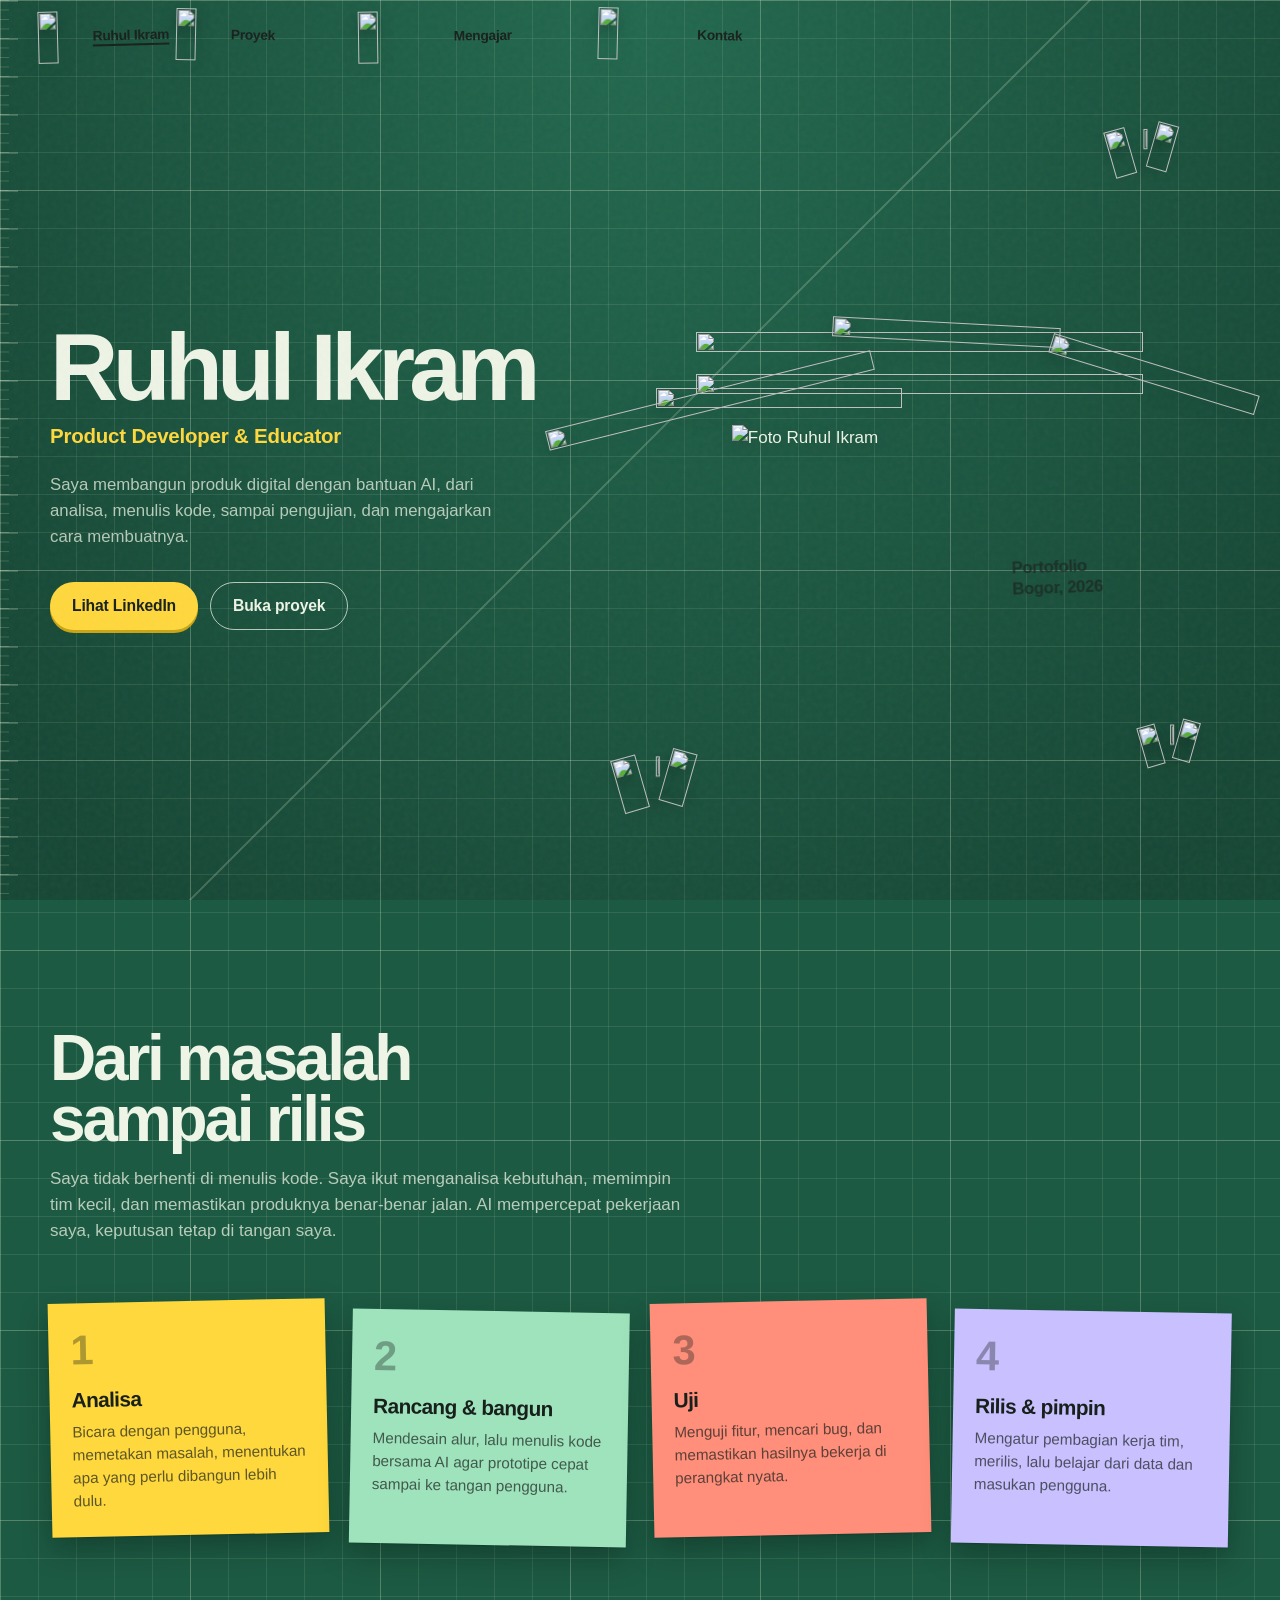
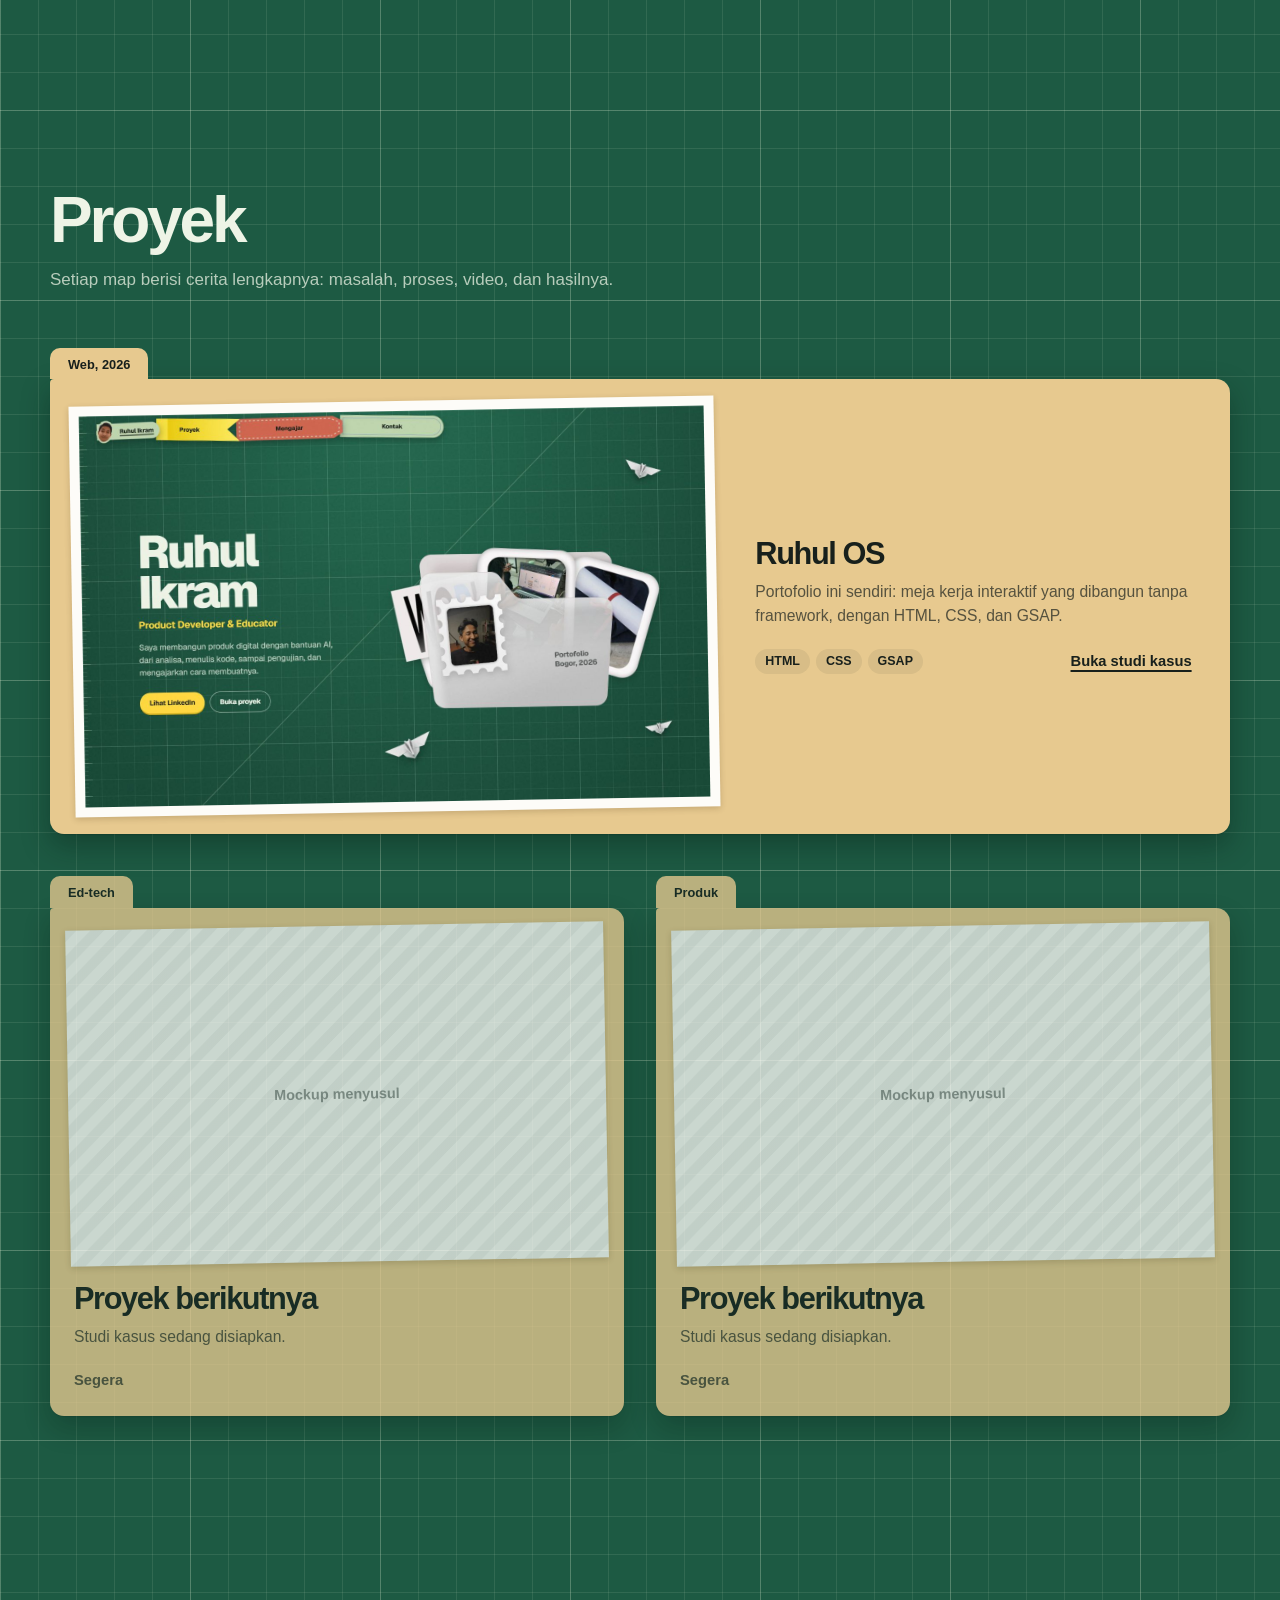
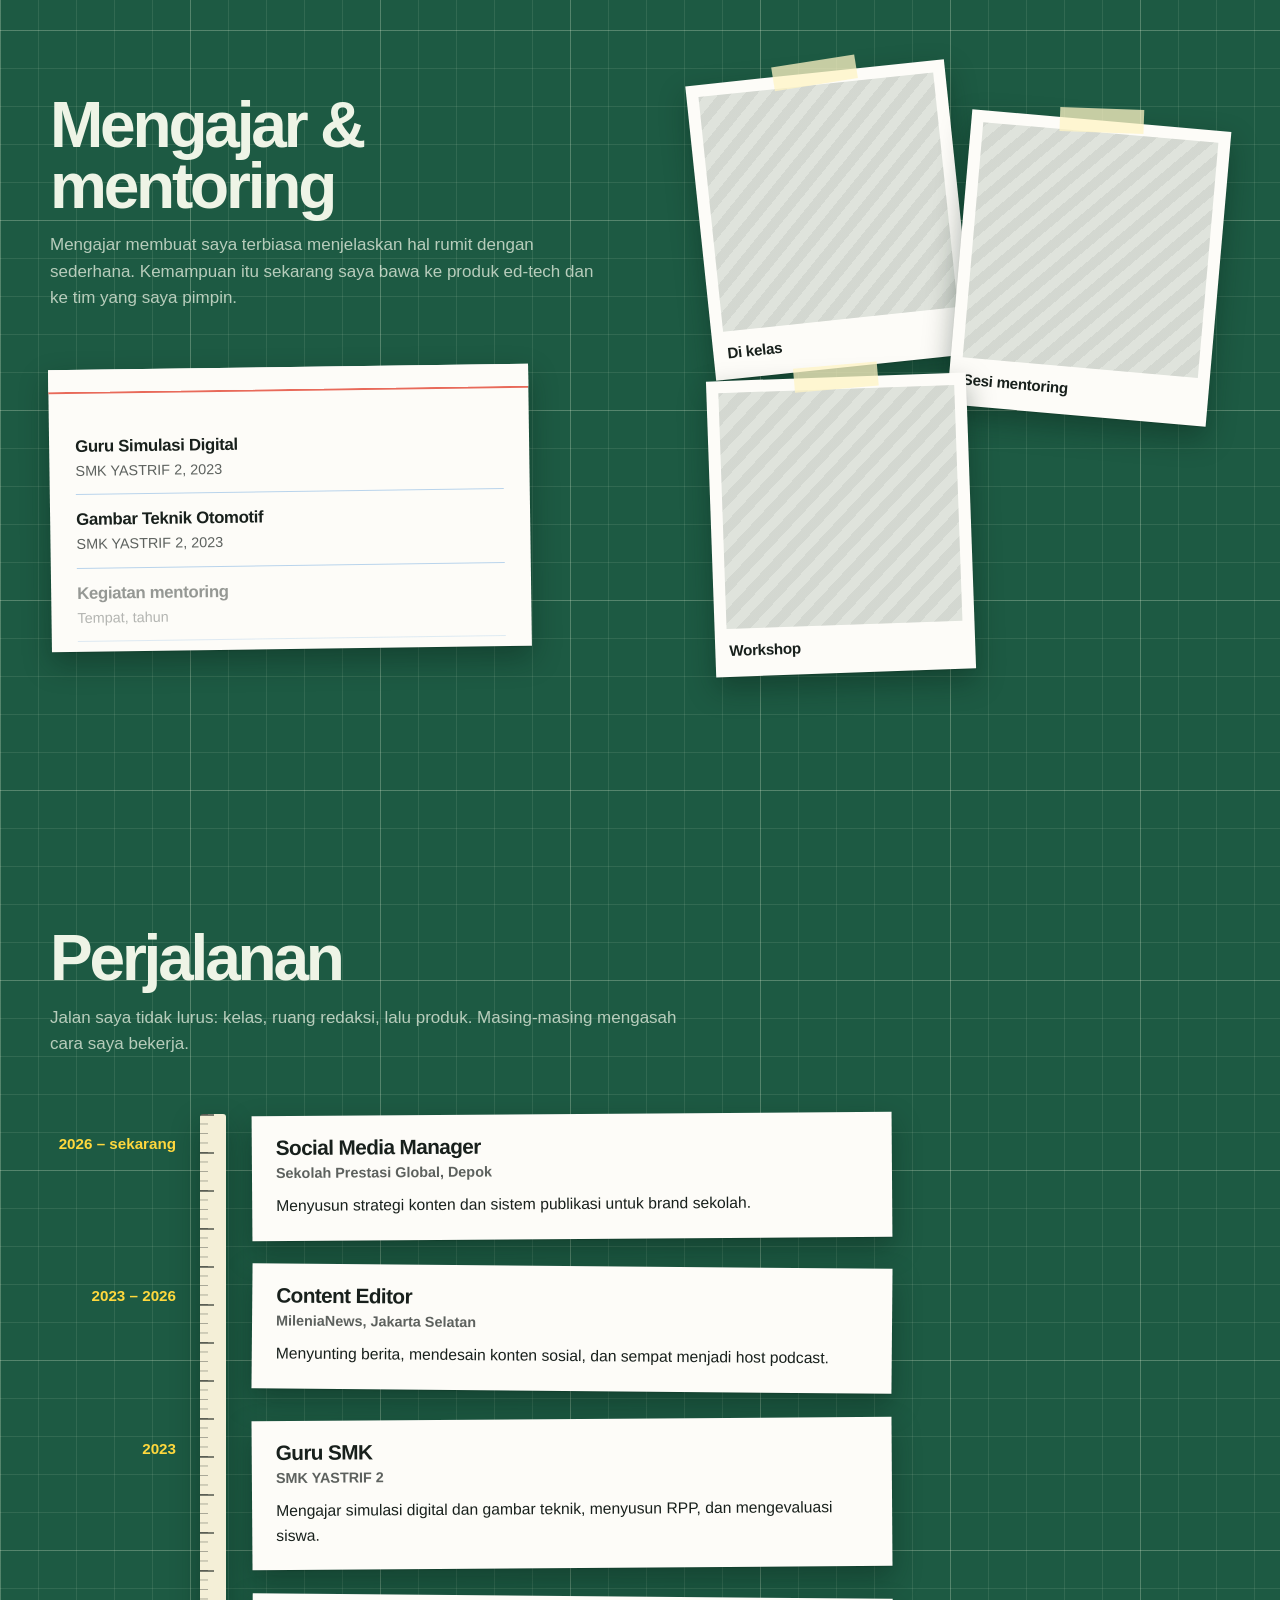
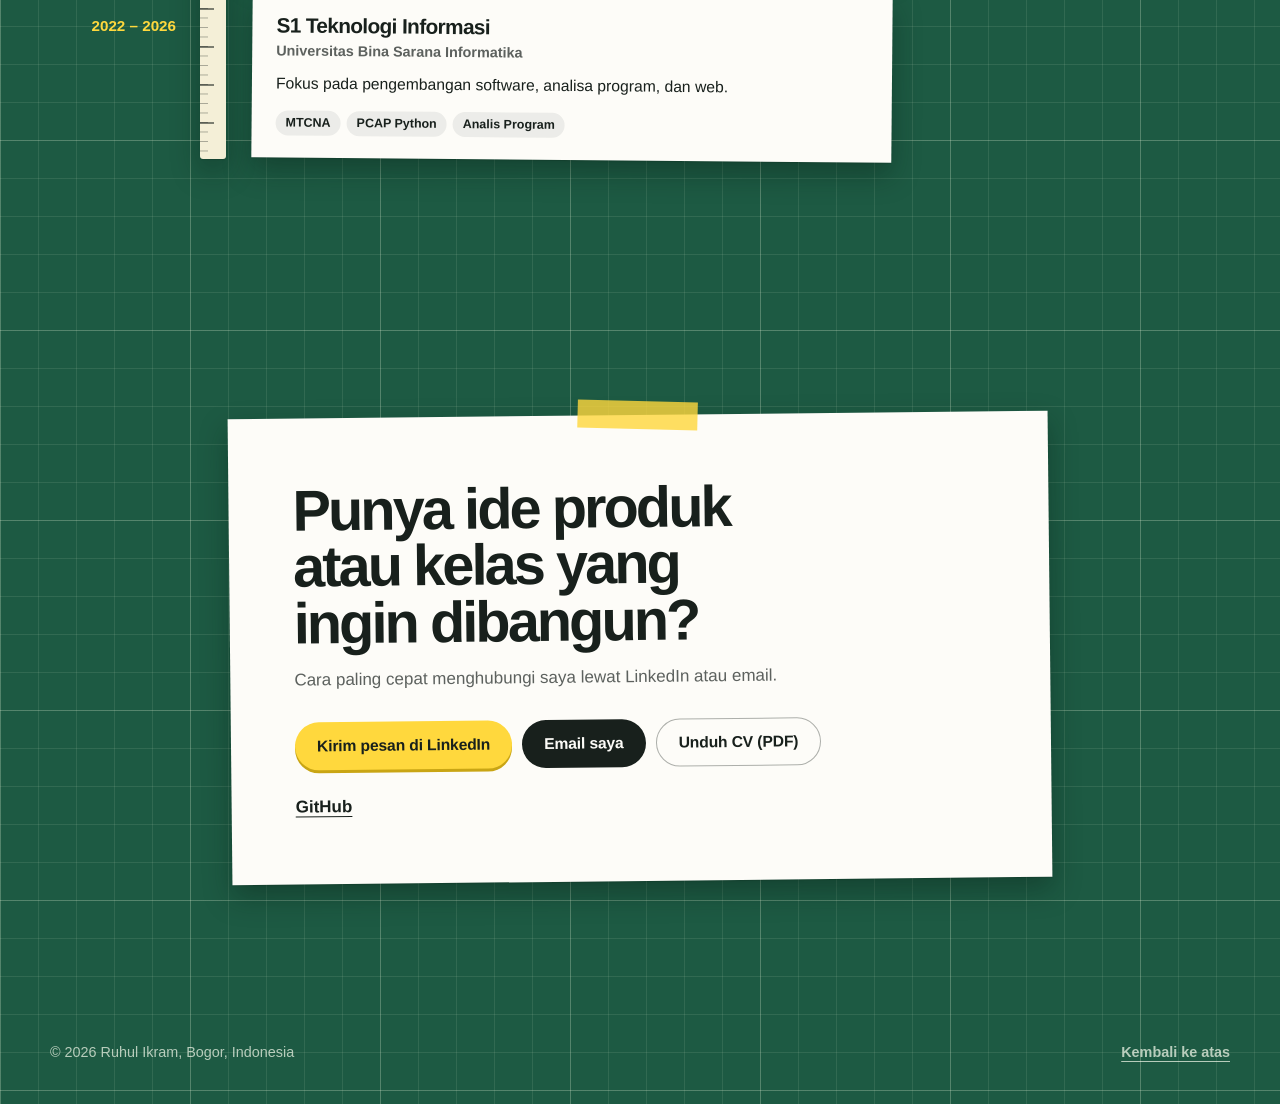
==== index.html @ aa8a931b "feat: redesign portfolio as green cutting-mat desk Indonesian copy, Product Developer & Educator pos" ====
<!doctype html>
<html lang="id">

<head>
  <meta charset="utf-8" />
  <meta name="viewport" content="width=device-width, initial-scale=1" />
  <title>Ruhul Ikram | Product Developer &amp; Educator</title>
  <meta name="description"
    content="Portofolio Ruhul Ikram, product developer dan pengajar dari Bogor. Membangun produk digital dengan bantuan AI, dari analisa sampai rilis." />
  <meta name="theme-color" content="#1d5a43" />
  <meta property="og:title" content="Ruhul Ikram | Product Developer &amp; Educator" />
  <meta property="og:description"
    content="Saya membangun produk digital dengan bantuan AI, dan mengajarkan cara membuatnya." />
  <meta property="og:type" content="website" />
  <meta property="og:url" content="https://ruhulikram.github.io/porto-ruhul/" />
  <meta property="og:image"
    content="https://ruhulikram.github.io/porto-ruhul/assets/images/projects/photo-utama-og.jpg" />
  <meta name="twitter:card" content="summary_large_image" />
  <link rel="canonical" href="https://ruhulikram.github.io/porto-ruhul/" />
  <link rel="preload" href="assets/fonts/geist-latin.woff2" as="font" type="font/woff2" crossorigin />
  <link rel="icon" type="image/webp" href="assets/images/folder-ui/stamp.webp" />
  <link rel="stylesheet" href="css/style.css" />
</head>

<body>
  <a class="skip-link" href="#main-content">Lewati ke konten</a>
  <div class="site-noise" aria-hidden="true"></div>

  <header class="site-header" id="siteHeader">
    <nav class="snote-stack" aria-label="Navigasi utama">
      <a class="snote-link snote-link--identity nav-link" href="#home">
        <img src="assets/images/snote/snote-1.webp" alt="" width="488" height="172" />
        <span class="snote-label">Ruhul Ikram</span>
      </a>
      <a class="snote-link snote-link--journey nav-link" href="#proyek">
        <img src="assets/images/snote/snote-2.webp" alt="" width="544" height="147" />
        <span class="snote-label">Proyek</span>
      </a>
      <a class="snote-link snote-link--work nav-link" href="#mengajar">
        <img src="assets/images/snote/snote-3.webp" alt="" width="600" height="125" />
        <span class="snote-label">Mengajar</span>
      </a>
      <a class="snote-link snote-link--contact nav-link" href="#kontak">
        <img src="assets/images/snote/snote-4.webp" alt="" width="599" height="128" />
        <span class="snote-label">Kontak</span>
      </a>
    </nav>
  </header>

  <main id="main-content">
    <section class="hero" id="home" aria-labelledby="hero-title">
      <div class="hero-copy">
        <h1 id="hero-title">
          <span class="hero-name">Ruhul Ikram</span>
          Product Developer &amp; Educator
        </h1>
        <p class="hero-lead">
          Saya membangun produk digital dengan bantuan AI, dari analisa,
          menulis kode, sampai pengujian, dan mengajarkan cara membuatnya.
        </p>
        <div class="hero-actions">
          <a class="button button--primary" href="https://www.linkedin.com/in/ruhul-ikram/" target="_blank"
            rel="noopener noreferrer">Lihat LinkedIn</a>
          <a class="button button--ghost" href="#proyek">Buka proyek</a>
        </div>
      </div>

      <div class="folder-stage" id="folderStage">
        <div class="folder-asset" id="mainFolder">
          <img src="assets/images/folder-ui/folder-back.webp" alt="" class="folder-layer folder-back-img"
            draggable="false" width="855" height="596" />

          <div class="folder-files-layer">
            <div class="asset-file file-empty" aria-hidden="true">
              <img src="assets/images/folder-ui/file-empty.webp" alt="" draggable="false" width="531" height="574" />
            </div>

            <a class="asset-file file-interactive file-work" href="#perjalanan">
              <img src="assets/images/folder-ui/file-work.webp" alt="" draggable="false" width="736" height="399" />
              <span class="file-bubble"><strong>Perjalanan</strong><small>Kerja &amp; studi</small></span>
            </a>

            <a class="asset-file file-interactive file-studies" href="#mengajar">
              <img src="assets/images/folder-ui/file-studies.webp" alt="" draggable="false" width="410"
                height="476" />
              <span class="file-bubble"><strong>Mengajar</strong><small>Kelas &amp; mentoring</small></span>
            </a>

            <a class="asset-file file-interactive file-project" href="#proyek">
              <img src="assets/images/folder-ui/file-project.webp" alt="" draggable="false" width="410"
                height="476" />
              <span class="file-bubble"><strong>Proyek</strong><small>Studi kasus</small></span>
            </a>
          </div>

          <img src="assets/images/folder-ui/folder-front.webp" alt="" class="folder-layer folder-front-img"
            draggable="false" width="892" height="626" />
          <div class="stamp-layer">
            <img src="assets/images/folder-ui/stamp.webp" alt="Foto Ruhul Ikram" class="stamp-img" draggable="false"
              width="262" height="299" />
          </div>
          <p class="folder-label" aria-hidden="true">Portofolio<br />Bogor, 2026</p>
        </div>
      </div>

      <div class="paper-butterfly paper-butterfly--primary" data-butterfly data-flight="primary" aria-hidden="true">
        <span class="paper-butterfly__shadow"></span>
        <span class="paper-butterfly__form">
          <img class="paper-butterfly__wing paper-butterfly__wing--left"
            src="assets/images/butterfly/butterfly-wings-left.webp" alt="" draggable="false" width="1162"
            height="1232" />
          <img class="paper-butterfly__wing paper-butterfly__wing--right"
            src="assets/images/butterfly/butterfly-wings-right.webp" alt="" draggable="false" width="1162"
            height="1232" />
          <img class="paper-butterfly__body" src="assets/images/butterfly/butterfly-1.webp" alt="" draggable="false"
            width="450" height="820" />
        </span>
      </div>

      <div class="paper-butterfly paper-butterfly--drift" data-butterfly data-flight="drift" aria-hidden="true">
        <span class="paper-butterfly__shadow"></span>
        <span class="paper-butterfly__form">
          <img class="paper-butterfly__wing paper-butterfly__wing--left"
            src="assets/images/butterfly/butterfly-wings-left.webp" alt="" draggable="false" width="1162"
            height="1232" />
          <img class="paper-butterfly__wing paper-butterfly__wing--right"
            src="assets/images/butterfly/butterfly-wings-right.webp" alt="" draggable="false" width="1162"
            height="1232" />
          <img class="paper-butterfly__body" src="assets/images/butterfly/butterfly-1.webp" alt="" draggable="false"
            width="450" height="820" />
        </span>
      </div>

      <div class="paper-butterfly paper-butterfly--dart" data-butterfly data-flight="dart" aria-hidden="true">
        <span class="paper-butterfly__shadow"></span>
        <span class="paper-butterfly__form">
          <img class="paper-butterfly__wing paper-butterfly__wing--left"
            src="assets/images/butterfly/butterfly-wings-left.webp" alt="" draggable="false" width="1162"
            height="1232" />
          <img class="paper-butterfly__wing paper-butterfly__wing--right"
            src="assets/images/butterfly/butterfly-wings-right.webp" alt="" draggable="false" width="1162"
            height="1232" />
          <img class="paper-butterfly__body" src="assets/images/butterfly/butterfly-1.webp" alt="" draggable="false"
            width="450" height="820" />
        </span>
      </div>
    </section>

    <section class="section" id="proses" aria-labelledby="proses-title">
      <div class="container">
        <header class="section-head">
          <h2 id="proses-title">Dari masalah sampai rilis</h2>
          <p>
            Saya tidak berhenti di menulis kode. Saya ikut menganalisa
            kebutuhan, memimpin tim kecil, dan memastikan produknya benar-benar
            jalan. AI mempercepat pekerjaan saya, keputusan tetap di tangan
            saya.
          </p>
        </header>

        <ol class="process">
          <li class="process-note process-note--yellow">
            <h3>Analisa</h3>
            <p>Bicara dengan pengguna, memetakan masalah, menentukan apa yang perlu dibangun lebih dulu.</p>
          </li>
          <li class="process-note process-note--green">
            <h3>Rancang &amp; bangun</h3>
            <p>Mendesain alur, lalu menulis kode bersama AI agar prototipe cepat sampai ke tangan pengguna.</p>
          </li>
          <li class="process-note process-note--coral">
            <h3>Uji</h3>
            <p>Menguji fitur, mencari bug, dan memastikan hasilnya bekerja di perangkat nyata.</p>
          </li>
          <li class="process-note process-note--lavender">
            <h3>Rilis &amp; pimpin</h3>
            <p>Mengatur pembagian kerja tim, merilis, lalu belajar dari data dan masukan pengguna.</p>
          </li>
        </ol>
      </div>
    </section>

    <section class="section" id="proyek" aria-labelledby="proyek-title">
      <div class="container">
        <header class="section-head">
          <h2 id="proyek-title">Proyek</h2>
          <p>Setiap map berisi cerita lengkapnya: masalah, proses, video, dan hasilnya.</p>
        </header>

        <div class="project-grid">
          <a class="project-folder project-folder--featured" href="projects/ruhul-os.html">
            <span class="project-tab">Web, 2026</span>
            <span class="project-sheet">
              <img src="assets/images/projects/ruhul-os.jpg" alt="Tampilan beranda portofolio Ruhul Ikram"
                loading="lazy" width="1440" height="900" />
            </span>
            <span class="project-body">
              <h3>Ruhul OS</h3>
              <p>Portofolio ini sendiri: meja kerja interaktif yang dibangun tanpa framework, dengan HTML, CSS, dan
                GSAP.</p>
              <span class="project-meta">
                <span class="tags"><span>HTML</span><span>CSS</span><span>GSAP</span></span>
                <span class="project-open">Buka studi kasus</span>
              </span>
            </span>
          </a>

          <!-- GANTI: ubah <div> jadi <a href="projects/nama-proyek.html"> setelah halaman proyeknya dibuat. -->
          <div class="project-folder is-pending">
            <span class="project-tab">Ed-tech</span>
            <span class="project-sheet project-sheet--empty"><span>Mockup menyusul</span></span>
            <span class="project-body">
              <h3>Proyek berikutnya</h3>
              <p>Studi kasus sedang disiapkan.</p>
              <span class="project-meta"><span class="project-open">Segera</span></span>
            </span>
          </div>

          <!-- GANTI: sama seperti di atas. -->
          <div class="project-folder is-pending">
            <span class="project-tab">Produk</span>
            <span class="project-sheet project-sheet--empty"><span>Mockup menyusul</span></span>
            <span class="project-body">
              <h3>Proyek berikutnya</h3>
              <p>Studi kasus sedang disiapkan.</p>
              <span class="project-meta"><span class="project-open">Segera</span></span>
            </span>
          </div>
        </div>
      </div>
    </section>

    <section class="section" id="mengajar" aria-labelledby="mengajar-title">
      <div class="container teach">
        <div class="teach-copy">
          <header class="section-head">
            <h2 id="mengajar-title">Mengajar &amp; mentoring</h2>
            <p>
              Mengajar membuat saya terbiasa menjelaskan hal rumit dengan
              sederhana. Kemampuan itu sekarang saya bawa ke produk ed-tech dan
              ke tim yang saya pimpin.
            </p>
          </header>

          <!-- GANTI: tambahkan kegiatan mengajar/mentoring lain dengan pola <li> yang sama. -->
          <ul class="index-card">
            <li>
              <strong>Guru Simulasi Digital</strong>
              <span>SMK YASTRIF 2, 2023</span>
            </li>
            <li>
              <strong>Gambar Teknik Otomotif</strong>
              <span>SMK YASTRIF 2, 2023</span>
            </li>
            <li class="is-placeholder">
              <strong>Kegiatan mentoring</strong>
              <span>Tempat, tahun</span>
            </li>
          </ul>
        </div>

        <!-- GANTI: isi <span class="polaroid-photo"> dengan <img src="assets/images/teaching/...webp" alt="..." />.
             Hindari wajah siswa di bawah umur tanpa izin. -->
        <div class="polaroids" aria-label="Foto kegiatan">
          <figure class="polaroid">
            <span class="polaroid-photo"></span>
            <figcaption>Di kelas</figcaption>
          </figure>
          <figure class="polaroid">
            <span class="polaroid-photo"></span>
            <figcaption>Sesi mentoring</figcaption>
          </figure>
          <figure class="polaroid">
            <span class="polaroid-photo"></span>
            <figcaption>Workshop</figcaption>
          </figure>
        </div>
      </div>
    </section>

    <section class="section" id="perjalanan" aria-labelledby="perjalanan-title">
      <div class="container">
        <header class="section-head">
          <h2 id="perjalanan-title">Perjalanan</h2>
          <p>Jalan saya tidak lurus: kelas, ruang redaksi, lalu produk. Masing-masing mengasah cara saya bekerja.</p>
        </header>

        <ol class="ruler">
          <li class="ruler-item">
            <time datetime="2026-03">2026 – sekarang</time>
            <div class="slip">
              <h3>Social Media Manager</h3>
              <p class="slip-org">Sekolah Prestasi Global, Depok</p>
              <p>Menyusun strategi konten dan sistem publikasi untuk brand sekolah.</p>
            </div>
          </li>
          <li class="ruler-item">
            <time datetime="2023-09">2023 – 2026</time>
            <div class="slip">
              <h3>Content Editor</h3>
              <p class="slip-org">MileniaNews, Jakarta Selatan</p>
              <p>Menyunting berita, mendesain konten sosial, dan sempat menjadi host podcast.</p>
            </div>
          </li>
          <li class="ruler-item">
            <time datetime="2023-07">2023</time>
            <div class="slip">
              <h3>Guru SMK</h3>
              <p class="slip-org">SMK YASTRIF 2</p>
              <p>Mengajar simulasi digital dan gambar teknik, menyusun RPP, dan mengevaluasi siswa.</p>
            </div>
          </li>
          <li class="ruler-item">
            <time datetime="2022-09">2022 – 2026</time>
            <div class="slip">
              <h3>S1 Teknologi Informasi</h3>
              <p class="slip-org">Universitas Bina Sarana Informatika</p>
              <p>Fokus pada pengembangan software, analisa program, dan web.</p>
              <ul class="tags">
                <li>MTCNA</li>
                <li>PCAP Python</li>
                <li>Analis Program</li>
              </ul>
            </div>
          </li>
        </ol>
      </div>
    </section>

    <section class="section" id="kontak" aria-labelledby="kontak-title">
      <div class="container">
        <div class="letter">
          <h2 id="kontak-title">Punya ide produk atau kelas yang ingin dibangun?</h2>
          <p>Cara paling cepat menghubungi saya lewat LinkedIn atau email.</p>
          <div class="letter-actions">
            <a class="button button--primary" href="https://www.linkedin.com/in/ruhul-ikram/" target="_blank"
              rel="noopener noreferrer">Kirim pesan di LinkedIn</a>
            <a class="button button--ink" href="mailto:ikramruhul@gmail.com">Email saya</a>
            <!-- GANTI: letakkan CV di assets/cv/Ruhul-Ikram-CV.pdf -->
            <a class="button button--ghost-ink" href="assets/cv/Ruhul-Ikram-CV.pdf" download>Unduh CV (PDF)</a>
          </div>
          <ul class="socials" aria-label="Media sosial">
            <li><a href="https://github.com/ruhulikram" target="_blank" rel="noopener noreferrer">GitHub</a></li>
            <!-- GANTI: aktifkan dan isi link sosmed lain
            <li><a href="https://instagram.com/USERNAME" target="_blank" rel="noopener noreferrer">Instagram</a></li>
            -->
          </ul>
        </div>
      </div>
    </section>
  </main>

  <footer class="site-footer">
    <div class="container footer-row">
      <p>&copy; <span id="currentYear">2026</span> Ruhul Ikram, Bogor, Indonesia</p>
      <a href="#home">Kembali ke atas</a>
    </div>
  </footer>

  <script src="https://cdn.jsdelivr.net/npm/gsap@3.12.5/dist/gsap.min.js" defer></script>
  <script src="https://cdn.jsdelivr.net/npm/gsap@3.12.5/dist/ScrollTrigger.min.js" defer></script>
  <script src="js/main.js" defer></script>
</body>

</html>
---- css/style.css ----
@font-face {
  font-family: "Geist";
  src: url("../assets/fonts/geist-latin.woff2") format("woff2");
  font-style: normal;
  font-weight: 400 900;
  font-display: swap;
}

/* One theme: everything sits on a green self-healing cutting mat. */
:root {
  --mat: #1d5a43;
  --mat-deep: #164735;
  --mat-line: rgba(226, 240, 214, 0.1);
  --mat-line-strong: rgba(226, 240, 214, 0.2);
  --chalk: #eef4e6;
  --chalk-soft: rgba(238, 244, 230, 0.74);
  --paper: #fdfcf8;
  --kraft: #e7c98f;
  --ink: #18201c;
  --ink-soft: rgba(24, 32, 28, 0.7);
  --yellow: #ffd83d;
  --coral: #ff8f7a;
  --green: #9fe3bd;
  --lavender: #c9c0ff;
  --font: "Geist", "Helvetica Neue", Arial, sans-serif;
  --ease-out: cubic-bezier(0.22, 1, 0.36, 1);
  --ease-spring: cubic-bezier(0.34, 1.56, 0.64, 1);
  --shadow-paper: 0 1px 1px rgba(0, 0, 0, 0.12), 0 12px 28px rgba(5, 25, 17, 0.35);
  --cm: 38px;
}

*,
*::before,
*::after {
  box-sizing: border-box;
  margin: 0;
  padding: 0;
}

html {
  scroll-behavior: smooth;
  scroll-padding-top: 96px;
}

body {
  min-width: 320px;
  color: var(--chalk);
  background-color: var(--mat);
  background-image:
    linear-gradient(var(--mat-line-strong) 1px, transparent 1px),
    linear-gradient(90deg, var(--mat-line-strong) 1px, transparent 1px),
    linear-gradient(var(--mat-line) 1px, transparent 1px),
    linear-gradient(90deg, var(--mat-line) 1px, transparent 1px),
    radial-gradient(ellipse at 50% 0%, #22694f, var(--mat-deep) 90%);
  background-size:
    calc(var(--cm) * 5) calc(var(--cm) * 5),
    calc(var(--cm) * 5) calc(var(--cm) * 5),
    var(--cm) var(--cm),
    var(--cm) var(--cm),
    100% 100%;
  background-attachment: scroll, scroll, scroll, scroll, fixed;
  font-family: var(--font);
  font-size: 1.0625rem;
  line-height: 1.55;
  overflow-x: hidden;
  -webkit-font-smoothing: antialiased;
}

/* Ruler ticks along the left edge of the mat */
body::before {
  content: "";
  position: fixed;
  inset: 0 auto 0 0;
  z-index: 1;
  width: 18px;
  pointer-events: none;
  background-image:
    linear-gradient(var(--mat-line-strong) 2px, transparent 2px),
    linear-gradient(var(--mat-line-strong) 1px, transparent 1px);
  background-size:
    18px var(--cm),
    9px calc(var(--cm) / 4);
  background-repeat: repeat-y;
}

::selection {
  color: var(--ink);
  background: var(--yellow);
}

a {
  color: inherit;
}

img {
  display: block;
  max-width: 100%;
  height: auto;
}

ul,
ol {
  list-style: none;
}

:focus-visible {
  outline: 3px solid var(--yellow);
  outline-offset: 4px;
  border-radius: 6px;
}

.skip-link {
  position: fixed;
  top: 12px;
  left: 12px;
  z-index: 1000;
  padding: 10px 14px;
  color: var(--ink);
  background: var(--yellow);
  border-radius: 8px;
  font-weight: 700;
  transform: translateY(-160%);
}

.skip-link:focus {
  transform: none;
}

.site-noise {
  position: fixed;
  inset: 0;
  z-index: 999;
  pointer-events: none;
  opacity: 0.05;
  background-image: url("data:image/svg+xml,%3Csvg viewBox='0 0 180 180' xmlns='http://www.w3.org/2000/svg'%3E%3Cfilter id='n'%3E%3CfeTurbulence type='fractalNoise' baseFrequency='.92' numOctaves='3' stitchTiles='stitch'/%3E%3C/filter%3E%3Crect width='100%25' height='100%25' filter='url(%23n)' opacity='.9'/%3E%3C/svg%3E");
}

.container {
  width: min(100% - 48px, 1180px);
  margin-inline: auto;
}

/* Buttons */
.button {
  display: inline-flex;
  align-items: center;
  justify-content: center;
  min-height: 48px;
  padding: 0 22px;
  border-radius: 999px;
  font-size: 0.98rem;
  font-weight: 720;
  letter-spacing: -0.01em;
  text-decoration: none;
  transition:
    transform 260ms var(--ease-spring),
    background-color 200ms ease;
}

.button:hover {
  transform: translateY(-2px);
}

.button:active {
  transform: translateY(0) scale(0.98);
}

.button--primary {
  color: var(--ink);
  background: var(--yellow);
  box-shadow: 0 3px 0 #c9a514;
}

.button--ghost {
  color: var(--chalk);
  border: 1.5px solid var(--chalk-soft);
}

.button--ghost:hover {
  background: rgba(238, 244, 230, 0.1);
}

.button--ink {
  color: var(--paper);
  background: var(--ink);
}

.button--ghost-ink {
  color: var(--ink);
  border: 1.5px solid rgba(24, 32, 28, 0.35);
}

.tags {
  display: flex;
  flex-wrap: wrap;
  gap: 6px;
}

.tags>* {
  padding: 3px 10px;
  color: var(--ink);
  background: rgba(24, 32, 28, 0.07);
  border-radius: 999px;
  font-size: 0.78rem;
  font-weight: 650;
}

/* Sticky-note navigation, stuck along the top edge of the mat */
.site-header {
  position: fixed;
  top: 10px;
  left: clamp(20px, 3vw, 40px);
  z-index: 100;
  transition: transform 520ms cubic-bezier(0.76, 0, 0.24, 1);
}

.site-header.is-hidden {
  transform: translateY(-140%);
}

.snote-stack {
  display: flex;
  align-items: center;
}

.snote-link {
  --note-rotate: 0deg;
  position: relative;
  display: block;
  height: 52px;
  color: var(--ink);
  text-decoration: none;
  transform: rotate(var(--note-rotate));
  transition: transform 380ms var(--ease-spring);
}

.snote-link+.snote-link {
  margin-left: -10px;
}

.snote-link img {
  width: auto;
  height: 100%;
  max-width: none;
  pointer-events: none;
  user-select: none;
  filter: drop-shadow(0 6px 8px rgba(5, 25, 17, 0.4));
}

.snote-link:hover,
.snote-link:focus-visible {
  z-index: 5;
  transform: translateY(4px) rotate(0deg);
}

.snote-link:focus-visible {
  outline: 0;
}

.snote-link:focus-visible .snote-label {
  outline: 3px solid var(--ink);
  outline-offset: 3px;
}

.snote-label {
  position: absolute;
  top: 50%;
  right: 10%;
  left: 10%;
  font-size: 0.86rem;
  font-weight: 800;
  line-height: 1;
  letter-spacing: -0.02em;
  text-align: center;
  white-space: nowrap;
  transform: translateY(-50%);
}

.snote-link[aria-current="true"] .snote-label {
  text-decoration: underline;
  text-decoration-thickness: 2px;
  text-underline-offset: 4px;
}

.snote-link--identity {
  --note-rotate: -1.5deg;
  z-index: 4;
}

.snote-link--identity .snote-label {
  left: 32%;
  right: 6%;
}

.snote-link--journey {
  --note-rotate: 1.2deg;
  z-index: 3;
}

.snote-link--journey .snote-label {
  right: 26%;
  left: 6%;
}

.snote-link--work {
  --note-rotate: -0.8deg;
  z-index: 2;
}

.snote-link--contact {
  --note-rotate: 1.4deg;
  z-index: 1;
}

/* Hero */
.hero {
  position: relative;
  min-height: max(100svh, 680px);
  padding: 120px max(24px, calc((100% - 1180px) / 2)) 64px;
  display: grid;
  grid-template-columns: minmax(0, 0.9fr) minmax(0, 1.1fr);
  align-items: center;
  gap: clamp(24px, 4vw, 64px);
  overflow: hidden;
  isolation: isolate;
}

/* The 45-degree guide every cutting mat has */
.hero::after {
  content: "";
  position: absolute;
  inset: 0;
  z-index: -1;
  background: linear-gradient(135deg,
      transparent calc(50% - 1px),
      var(--mat-line-strong) calc(50% - 1px),
      var(--mat-line-strong) calc(50% + 1px),
      transparent calc(50% + 1px));
  pointer-events: none;
}

.hero-copy {
  position: relative;
  z-index: 20;
}

.hero h1 {
  font-size: clamp(1.15rem, 1.6vw, 1.4rem);
  font-weight: 650;
  line-height: 1.3;
  letter-spacing: -0.01em;
  color: var(--yellow);
}

.hero-name {
  display: block;
  margin-bottom: 14px;
  color: var(--chalk);
  font-size: clamp(3.2rem, 7.4vw, 6.6rem);
  font-weight: 860;
  line-height: 0.88;
  letter-spacing: -0.06em;
}

.hero-lead {
  max-width: 30rem;
  margin-top: 22px;
  color: var(--chalk-soft);
  font-size: clamp(1.05rem, 1.3vw, 1.2rem);
  text-wrap: pretty;
}

.hero-actions {
  margin-top: 32px;
  display: flex;
  flex-wrap: wrap;
  gap: 12px;
}

.folder-stage {
  position: relative;
  z-index: 10;
  display: grid;
  place-items: center;
  padding: 8% 14% 0;
  perspective: 1200px;
}

.folder-asset {
  position: relative;
  width: 100%;
  max-width: 620px;
  aspect-ratio: 460 / 380;
  transform-style: preserve-3d;
  transform-origin: center 70%;
}

.folder-layer {
  position: absolute;
  display: block;
  pointer-events: none;
  user-select: none;
}

.folder-back-img {
  z-index: 1;
  bottom: 12%;
  left: 0;
  width: 100%;
}

.folder-files-layer {
  position: absolute;
  inset: 0;
  z-index: 3;
}

.asset-file {
  position: absolute;
  display: block;
  user-select: none;
}

.asset-file img {
  width: 100%;
  pointer-events: none;
  filter: drop-shadow(2px 5px 9px rgba(5, 25, 17, 0.3));
}

.file-empty {
  z-index: 2;
  bottom: 9%;
  left: -9%;
  width: 55%;
}

.file-interactive {
  transition: transform 520ms var(--ease-spring);
}

.file-interactive:hover,
.file-interactive:focus-visible {
  z-index: 12;
}

.file-interactive:focus-visible {
  border-radius: 24%;
}

.file-work {
  z-index: 3;
  top: 19%;
  left: -30%;
  width: 75%;
  transform: rotate(-14deg);
}

.file-work:hover,
.file-work:focus-visible {
  transform: rotate(-7deg) translateY(-30px) scale(1.07);
}

.file-studies {
  z-index: 4;
  top: 11%;
  right: -19%;
  width: 48%;
  transform: rotate(17deg);
}

.file-studies:hover,
.file-studies:focus-visible {
  transform: rotate(9deg) translateY(-31px) scale(1.08);
}

.file-project {
  z-index: 5;
  top: 1%;
  left: 29%;
  width: 51%;
  transform: rotate(3deg);
}

.file-project:hover,
.file-project:focus-visible {
  transform: rotate(0deg) translateY(-34px) scale(1.08);
}

.file-bubble {
  position: absolute;
  top: -10px;
  left: 50%;
  z-index: 30;
  padding: 9px 13px;
  display: grid;
  color: var(--ink);
  background: var(--yellow);
  border-radius: 12px;
  box-shadow: 0 10px 24px rgba(5, 25, 17, 0.35);
  white-space: nowrap;
  opacity: 0;
  pointer-events: none;
  transform: translate(-50%, -90%) scale(0.8);
  transition:
    opacity 200ms ease,
    transform 340ms var(--ease-spring);
}

.file-bubble strong {
  font-size: 0.85rem;
  line-height: 1.2;
}

.file-bubble small {
  color: var(--ink-soft);
  font-size: 0.72rem;
}

.file-interactive:hover .file-bubble,
.file-interactive:focus-visible .file-bubble {
  opacity: 1;
  transform: translate(-50%, -100%) scale(1);
}

.folder-front-img {
  z-index: 6;
  bottom: 0;
  left: 0;
  width: 100%;
}

.stamp-layer {
  position: absolute;
  z-index: 8;
  bottom: 20%;
  left: 8%;
  width: 37%;
  pointer-events: none;
}

.stamp-img {
  width: 100%;
  filter: drop-shadow(2px 5px 8px rgba(20, 18, 13, 0.18));
}

.folder-label {
  position: absolute;
  z-index: 9;
  right: 9%;
  bottom: 24%;
  color: var(--ink-soft);
  font-size: clamp(0.8rem, 1.3vw, 1.05rem);
  font-weight: 700;
  line-height: 1.25;
  letter-spacing: -0.02em;
  transform: rotate(-2deg);
}

/* Paper butterflies */
.paper-butterfly {
  position: absolute;
  z-index: 16;
  aspect-ratio: 2324 / 1232;
  pointer-events: none;
  transform: translate(-50%, -50%);
  transform-style: preserve-3d;
}

.paper-butterfly--primary {
  top: 16%;
  left: 90%;
  width: clamp(4.5rem, 7vw, 7rem);
}

.paper-butterfly--drift {
  top: 86%;
  left: 52%;
  width: clamp(5rem, 8vw, 8rem);
}

.paper-butterfly--dart {
  top: 82%;
  left: 92%;
  width: clamp(4rem, 6vw, 6rem);
}

.paper-butterfly__form {
  position: absolute;
  inset: 0;
  perspective: 700px;
  transform-style: preserve-3d;
}

.paper-butterfly__wing,
.paper-butterfly__body {
  position: absolute;
  user-select: none;
  filter: drop-shadow(0 8px 7px rgba(5, 25, 17, 0.35));
  backface-visibility: hidden;
}

.paper-butterfly__wing {
  top: 0;
  width: 50%;
  height: 100%;
  object-fit: contain;
}

.paper-butterfly__wing--left {
  left: 0;
  z-index: 1;
  transform: rotateZ(-16deg) rotateY(16deg);
  transform-origin: 100% 50%;
}

.paper-butterfly__wing--right {
  left: 50%;
  z-index: 2;
  transform: rotateZ(16deg) rotateY(-16deg);
  transform-origin: 0% 50%;
}

.paper-butterfly__body {
  z-index: 3;
  width: 19.36%;
  left: 50%;
  top: 50%;
  transform: translate(-50%, -48%) translateZ(9px);
}

.paper-butterfly__shadow {
  position: absolute;
  bottom: 2%;
  left: 50%;
  width: 62%;
  height: 11%;
  background: rgba(5, 25, 17, 0.4);
  border-radius: 50%;
  filter: blur(9px);
  transform: translateX(-50%) rotate(-5deg);
}

/* Sections */
.section {
  position: relative;
  padding-block: clamp(72px, 10vw, 128px);
}

.section-head {
  max-width: 40rem;
  margin-bottom: clamp(32px, 5vw, 56px);
}

.section-head h2 {
  font-size: clamp(2.3rem, 5vw, 4rem);
  font-weight: 850;
  line-height: 0.95;
  letter-spacing: -0.05em;
  text-wrap: balance;
}

.section-head p {
  margin-top: 16px;
  color: var(--chalk-soft);
  text-wrap: pretty;
}

/* Process: four sticky notes, in order */
.process {
  display: grid;
  grid-template-columns: repeat(4, minmax(0, 1fr));
  gap: clamp(14px, 2vw, 24px);
  counter-reset: step;
}

.process-note {
  position: relative;
  min-height: 230px;
  padding: 26px 22px 24px;
  color: var(--ink);
  background: var(--note, var(--yellow));
  box-shadow: var(--shadow-paper);
  counter-increment: step;
}

.process-note:nth-child(odd) {
  transform: rotate(-1.2deg);
}

.process-note:nth-child(even) {
  transform: rotate(1deg) translateY(10px);
}

.process-note::before {
  content: counter(step);
  display: block;
  margin-bottom: 18px;
  font-size: 2.6rem;
  font-weight: 860;
  line-height: 1;
  letter-spacing: -0.06em;
  opacity: 0.35;
}

.process-note h3 {
  font-size: 1.3rem;
  font-weight: 800;
  line-height: 1.1;
  letter-spacing: -0.03em;
}

.process-note p {
  margin-top: 10px;
  color: var(--ink-soft);
  font-size: 0.95rem;
  line-height: 1.5;
}

.process-note--yellow {
  --note: var(--yellow);
}

.process-note--green {
  --note: var(--green);
}

.process-note--coral {
  --note: var(--coral);
}

.process-note--lavender {
  --note: var(--lavender);
}

/* Projects: kraft folders with a paper sheet clipped in */
.project-grid {
  display: grid;
  grid-template-columns: repeat(2, minmax(0, 1fr));
  gap: clamp(28px, 4vw, 44px) clamp(20px, 3vw, 32px);
}

.project-folder {
  position: relative;
  margin-top: 30px;
  display: flex;
  flex-direction: column;
  color: var(--ink);
  background: var(--kraft);
  border-radius: 4px 14px 14px 14px;
  box-shadow: var(--shadow-paper);
  text-decoration: none;
  transition: transform 360ms var(--ease-out);
}

a.project-folder:hover {
  transform: translateY(-6px) rotate(-0.4deg);
}

.project-folder--featured {
  grid-column: 1 / -1;
  display: grid;
  grid-template-columns: minmax(0, 1.3fr) minmax(0, 1fr);
  align-items: center;
}

.project-tab {
  position: absolute;
  bottom: 100%;
  left: 0;
  padding: 7px 18px 5px;
  background: var(--kraft);
  border-radius: 10px 10px 0 0;
  font-size: 0.8rem;
  font-weight: 750;
}

.project-sheet {
  display: block;
  margin: 18px 18px 0;
  padding: 10px;
  background: var(--paper);
  box-shadow: 0 2px 6px rgba(60, 40, 10, 0.2);
  transform: rotate(-1deg);
  transition: transform 360ms var(--ease-out);
}

.project-folder--featured .project-sheet {
  margin: 22px 0 22px 22px;
}

a.project-folder:hover .project-sheet {
  transform: rotate(0.6deg) translateY(-4px);
}

.project-sheet img {
  width: 100%;
  aspect-ratio: 16 / 10;
  object-fit: cover;
  object-position: top;
}

.project-sheet--empty {
  aspect-ratio: 16 / 10;
  display: grid;
  place-items: center;
  color: rgba(24, 32, 28, 0.45);
  background:
    repeating-linear-gradient(-45deg,
      transparent 0 10px,
      rgba(24, 32, 28, 0.05) 10px 20px),
    var(--paper);
  font-size: 0.9rem;
  font-weight: 650;
}

.project-body {
  display: flex;
  flex: 1;
  flex-direction: column;
  padding: 22px 24px 24px;
}

.project-folder--featured .project-body {
  padding: 32px clamp(24px, 3vw, 44px);
}

.project-body h3 {
  font-size: clamp(1.5rem, 2.4vw, 2.2rem);
  font-weight: 850;
  line-height: 1;
  letter-spacing: -0.045em;
}

.project-body>p {
  margin-top: 10px;
  color: var(--ink-soft);
  font-size: 0.98rem;
}

.project-meta {
  margin-top: auto;
  padding-top: 20px;
  display: flex;
  flex-wrap: wrap;
  align-items: center;
  justify-content: space-between;
  gap: 12px;
}

.project-open {
  font-size: 0.92rem;
  font-weight: 750;
  text-decoration: underline;
  text-decoration-thickness: 2px;
  text-underline-offset: 4px;
}

.project-folder.is-pending {
  opacity: 0.78;
}

.project-folder.is-pending .project-open {
  text-decoration: none;
  color: var(--ink-soft);
}

/* Teaching */
.teach {
  display: grid;
  grid-template-columns: minmax(0, 1fr) minmax(0, 1fr);
  align-items: center;
  gap: clamp(32px, 6vw, 80px);
}

/* Index card: ruled lines and a red header line */
.index-card {
  max-width: 30rem;
  padding: 30px 26px 10px;
  color: var(--ink);
  background: var(--paper);
  border-top: 22px solid var(--paper);
  box-shadow: var(--shadow-paper), inset 0 2px 0 #e86a5a;
  transform: rotate(-0.8deg);
}

.index-card li {
  padding: 12px 0;
  display: flex;
  flex-direction: column;
  border-bottom: 1px solid #b9d4ec;
}

.index-card strong {
  font-size: 1.05rem;
  font-weight: 780;
  letter-spacing: -0.02em;
}

.index-card span {
  color: var(--ink-soft);
  font-size: 0.9rem;
}

.index-card .is-placeholder {
  opacity: 0.45;
}

.polaroids {
  position: relative;
  min-height: 600px;
}

.polaroid {
  position: absolute;
  width: min(58%, 260px);
  padding: 12px 12px 0;
  background: var(--paper);
  box-shadow: var(--shadow-paper);
}

.polaroid:nth-child(1) {
  top: 0;
  left: 4%;
  transform: rotate(-6deg);
}

.polaroid:nth-child(2) {
  top: 8%;
  right: 2%;
  z-index: 2;
  transform: rotate(5deg);
}

.polaroid:nth-child(3) {
  bottom: 0;
  left: 6%;
  z-index: 3;
  transform: rotate(-2deg);
}

/* Masking tape on each photo */
.polaroid::before {
  content: "";
  position: absolute;
  top: -12px;
  left: 50%;
  width: 84px;
  height: 24px;
  background: rgba(255, 244, 196, 0.75);
  transform: translateX(-50%) rotate(-3deg);
}

.polaroid-photo,
.polaroid img {
  display: block;
  width: 100%;
  aspect-ratio: 1;
  object-fit: cover;
  background:
    repeating-linear-gradient(-45deg,
      transparent 0 10px,
      rgba(24, 32, 28, 0.06) 10px 20px),
    #dfe3dc;
}

.polaroid figcaption {
  padding: 10px 2px 14px;
  color: var(--ink);
  font-size: 0.95rem;
  font-weight: 700;
  letter-spacing: -0.02em;
}

/* Journey: a ruler with paper slips laid along it */
.ruler {
  position: relative;
  padding-left: 0;
}

.ruler::before {
  content: "";
  position: absolute;
  top: 0;
  bottom: 0;
  left: 150px;
  width: 26px;
  background:
    linear-gradient(rgba(24, 32, 28, 0.55) 2px, transparent 2px) 0 0 / 14px 38px repeat-y,
    linear-gradient(rgba(24, 32, 28, 0.35) 1px, transparent 1px) 0 0 / 8px 9.5px repeat-y,
    #f4efd7;
  border-radius: 3px;
  box-shadow: var(--shadow-paper);
}

.ruler-item {
  position: relative;
  display: grid;
  grid-template-columns: 150px minmax(0, 1fr);
  align-items: start;
}

.ruler-item+.ruler-item {
  margin-top: 28px;
}

.ruler-item time {
  padding: 18px 24px 0 0;
  white-space: nowrap;
  color: var(--yellow);
  font-size: 0.95rem;
  font-weight: 750;
  text-align: right;
}

.slip {
  max-width: 40rem;
  margin-left: 52px;
  padding: 20px 24px 22px;
  color: var(--ink);
  background: var(--paper);
  box-shadow: var(--shadow-paper);
}

.ruler-item:nth-child(even) .slip {
  transform: rotate(0.5deg);
}

.ruler-item:nth-child(odd) .slip {
  transform: rotate(-0.4deg);
}

.slip h3 {
  font-size: 1.3rem;
  font-weight: 800;
  line-height: 1.15;
  letter-spacing: -0.03em;
}

.slip-org {
  margin-top: 2px;
  color: var(--ink-soft);
  font-size: 0.9rem;
  font-weight: 600;
}

.slip p:not(.slip-org) {
  margin-top: 10px;
  font-size: 0.98rem;
}

.slip .tags {
  margin-top: 14px;
}

/* Contact: a letter on the mat */
.letter {
  position: relative;
  max-width: 820px;
  margin-inline: auto;
  padding: clamp(32px, 6vw, 64px);
  color: var(--ink);
  background: var(--paper);
  box-shadow: var(--shadow-paper);
  transform: rotate(-0.6deg);
}

.letter::before {
  content: "";
  position: absolute;
  top: -14px;
  left: 50%;
  width: 120px;
  height: 28px;
  background: rgba(255, 216, 61, 0.8);
  transform: translateX(-50%) rotate(2deg);
}

.letter h2 {
  max-width: 16ch;
  font-size: clamp(2rem, 4.6vw, 3.6rem);
  font-weight: 850;
  line-height: 0.98;
  letter-spacing: -0.05em;
  text-wrap: balance;
}

.letter>p {
  margin-top: 16px;
  color: var(--ink-soft);
}

.letter-actions {
  margin-top: 28px;
  display: flex;
  flex-wrap: wrap;
  gap: 10px;
}

.socials {
  margin-top: 24px;
  display: flex;
  flex-wrap: wrap;
  gap: 18px;
}

.socials a {
  font-weight: 700;
  text-underline-offset: 4px;
}

.site-footer {
  padding: 32px 0 40px;
  color: var(--chalk-soft);
  font-size: 0.9rem;
}

.footer-row {
  display: flex;
  flex-wrap: wrap;
  justify-content: space-between;
  gap: 12px;
}

.footer-row a {
  font-weight: 650;
  text-underline-offset: 4px;
}

/* Case-study pages */
.case {
  padding: 120px 0 80px;
}

.case-back {
  display: inline-block;
  margin-bottom: 28px;
  color: var(--chalk-soft);
  font-weight: 650;
  text-underline-offset: 4px;
}

.case-title {
  font-size: clamp(2.8rem, 7vw, 5.6rem);
  font-weight: 860;
  line-height: 0.9;
  letter-spacing: -0.06em;
}

.case-lead {
  max-width: 38rem;
  margin-top: 18px;
  color: var(--chalk-soft);
  font-size: clamp(1.05rem, 1.4vw, 1.25rem);
}

.case-facts {
  margin-top: 36px;
  display: grid;
  grid-template-columns: repeat(4, minmax(0, 1fr));
  gap: 14px;
}

.case-facts div {
  padding: 16px 18px;
  color: var(--ink);
  background: var(--paper);
  box-shadow: var(--shadow-paper);
}

.case-facts dt {
  color: var(--ink-soft);
  font-size: 0.82rem;
  font-weight: 650;
}

.case-facts dd {
  margin-top: 4px;
  font-weight: 750;
  line-height: 1.35;
}

.case-media {
  margin-top: 48px;
  padding: 14px;
  background: var(--paper);
  box-shadow: var(--shadow-paper);
}

.case-media img,
.case-media iframe,
.case-media video {
  display: block;
  width: 100%;
  aspect-ratio: 16 / 9;
  border: 0;
  object-fit: cover;
  object-position: top;
}

.case-media figcaption {
  padding-top: 10px;
  color: var(--ink-soft);
  font-size: 0.9rem;
}

.case-gallery {
  margin-top: 28px;
  display: grid;
  grid-template-columns: repeat(2, minmax(0, 1fr));
  gap: 20px;
}

.case-gallery .case-media {
  margin-top: 0;
}

.case-story {
  max-width: 44rem;
  margin: 64px auto 0;
  padding: clamp(28px, 5vw, 56px);
  color: var(--ink);
  background: var(--paper);
  box-shadow: var(--shadow-paper);
}

.case-story h2 {
  font-size: 1.6rem;
  font-weight: 820;
  line-height: 1.1;
  letter-spacing: -0.035em;
}

.case-story h2:not(:first-child) {
  margin-top: 36px;
}

.case-story p,
.case-story ul {
  margin-top: 12px;
}

.case-story ul {
  padding-left: 1.2em;
  list-style: disc;
}

.case-story li+li {
  margin-top: 6px;
}

.case-actions {
  margin-top: 40px;
  display: flex;
  flex-wrap: wrap;
  justify-content: center;
  gap: 12px;
}

/* Responsive */
@media (max-width: 980px) {
  .hero {
    grid-template-columns: 1fr;
    padding-top: 110px;
    min-height: auto;
  }

  .folder-stage {
    max-width: 560px;
    width: 100%;
    margin-inline: auto;
  }

  .process {
    grid-template-columns: repeat(2, minmax(0, 1fr));
  }

  .project-folder--featured {
    grid-template-columns: 1fr;
  }

  .project-folder--featured .project-sheet {
    margin: 18px 18px 0;
  }

  .teach {
    grid-template-columns: 1fr;
  }

  .polaroids {
    max-width: 520px;
    width: 100%;
    margin-inline: auto;
  }

  .case-facts {
    grid-template-columns: repeat(2, minmax(0, 1fr));
  }
}

@media (max-width: 640px) {
  :root {
    --cm: 30px;
  }

  body {
    font-size: 1rem;
  }

  body::before {
    display: none;
  }

  .container {
    width: calc(100% - 32px);
  }

  .site-header {
    left: 8px;
  }

  .snote-link {
    height: 29px;
  }

  .snote-link+.snote-link {
    margin-left: -12px;
  }

  .paper-butterfly--primary {
    display: none;
  }

  .snote-link--identity {
    display: none;
  }

  .snote-label {
    font-size: 0.74rem;
  }

  .hero {
    padding: 84px 16px 48px;
  }

  .folder-stage {
    padding-inline: 12%;
  }

  .process,
  .project-grid,
  .case-gallery {
    grid-template-columns: 1fr;
  }

  .process-note {
    min-height: 0;
  }

  .process-note:nth-child(even) {
    transform: rotate(1deg);
  }

  .polaroids {
    min-height: 0;
    padding-top: 12px;
    display: grid;
    grid-template-columns: repeat(2, minmax(0, 1fr));
    gap: 24px 14px;
  }

  .polaroids .polaroid {
    position: relative;
    inset: auto;
    width: auto;
  }

  .polaroid:nth-child(3) {
    grid-column: 1 / -1;
    justify-self: center;
    width: 56%;
  }

  .ruler::before {
    left: 0;
    width: 18px;
  }

  .ruler-item {
    grid-template-columns: 1fr;
    padding-left: 34px;
  }

  .ruler-item time {
    padding: 0 0 8px;
    text-align: left;
  }

  .slip {
    margin-left: 0;
  }

  .case {
    padding-top: 90px;
  }
}

@media (prefers-reduced-motion: reduce) {

  *,
  *::before,
  *::after {
    scroll-behavior: auto !important;
    transition-duration: 0.01ms !important;
    animation-duration: 0.01ms !important;
  }
}

@media print {

  .site-header,
  .site-noise,
  .paper-butterfly {
    display: none;
  }

  body {
    color: #000;
    background: #fff;
  }
}
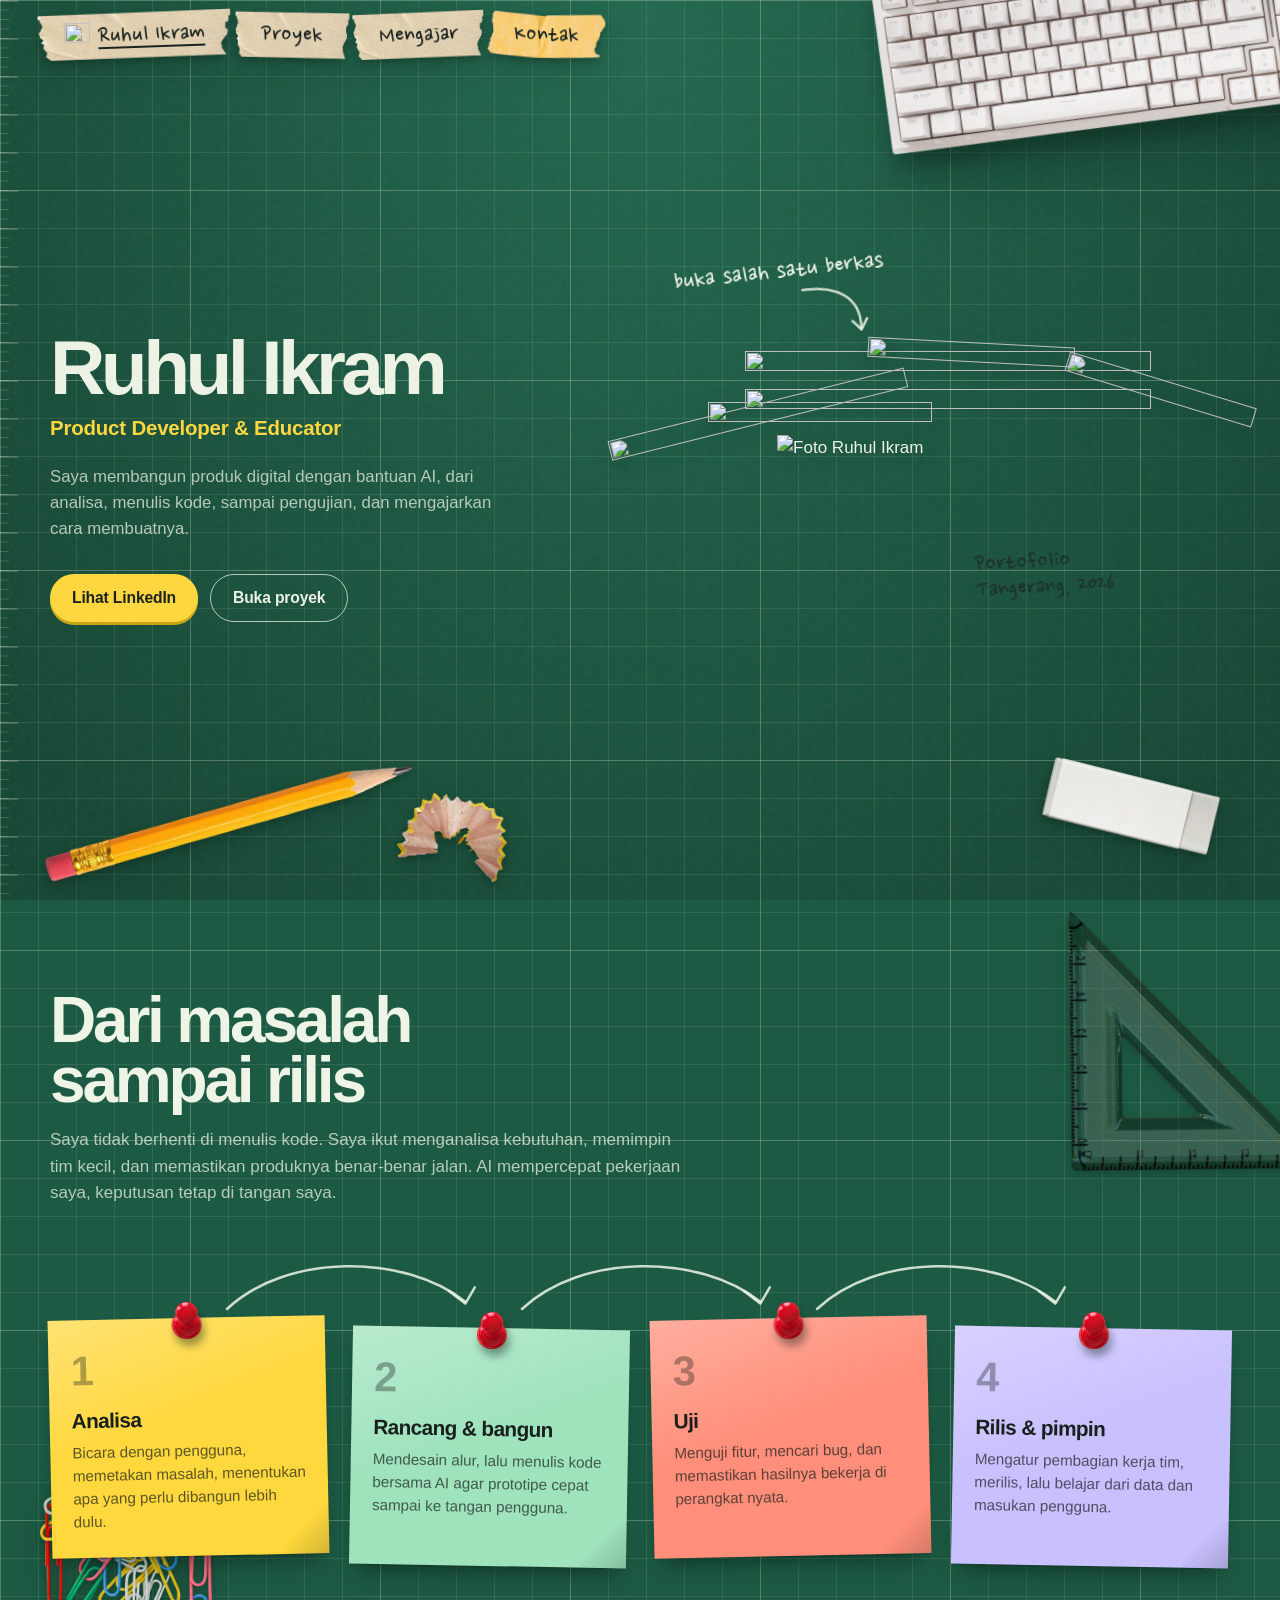
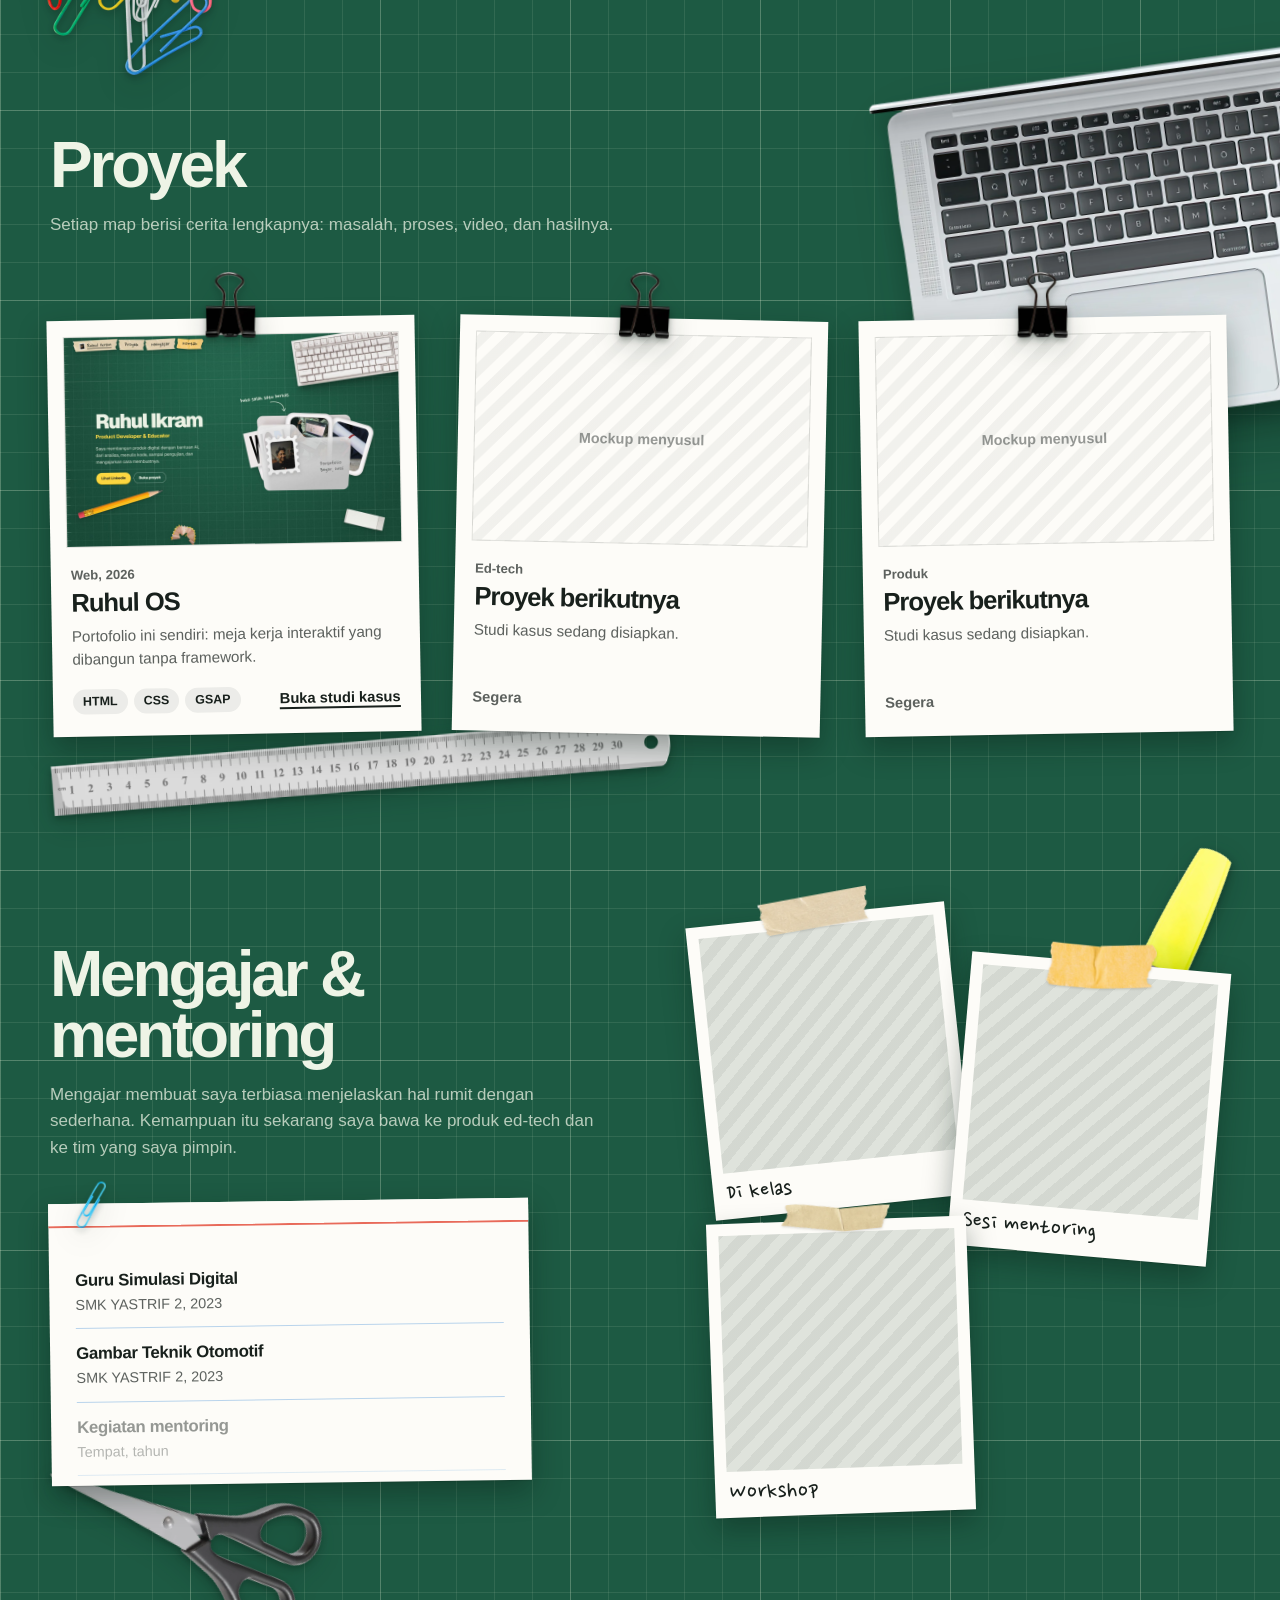
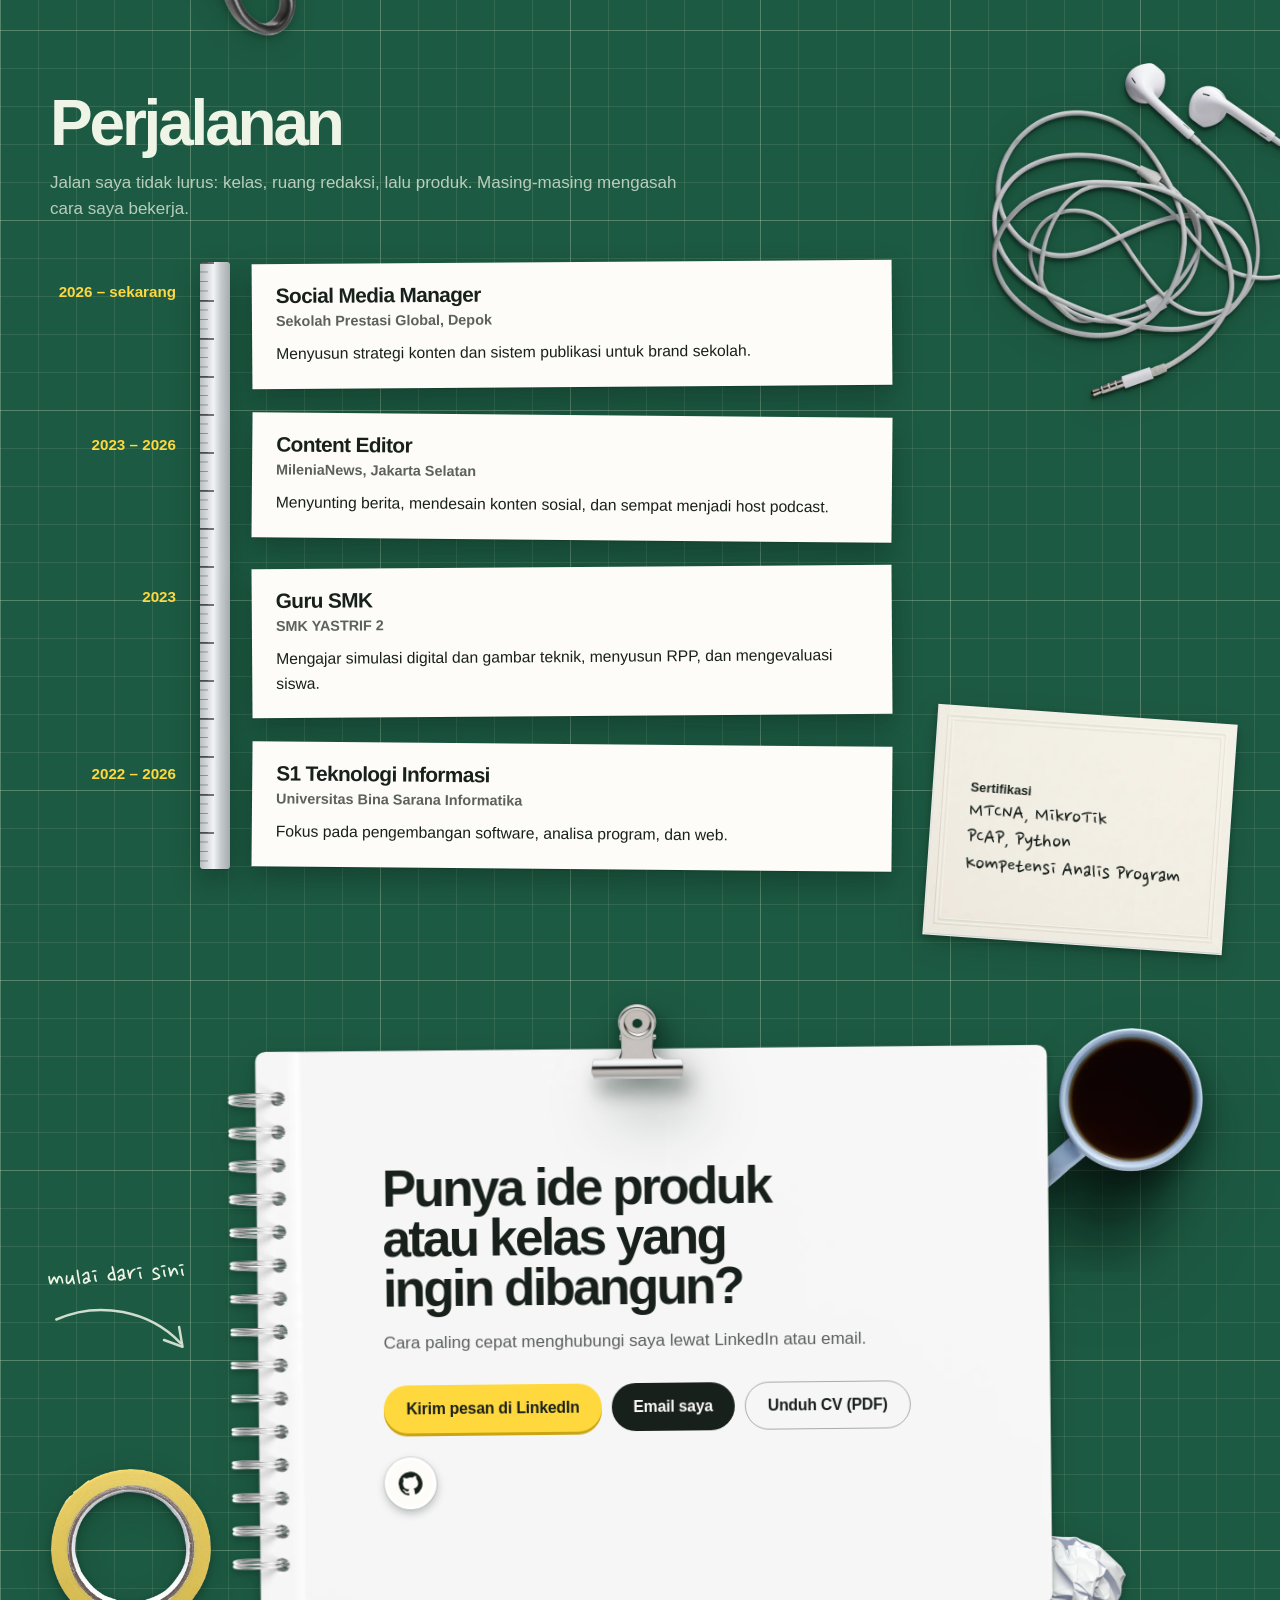
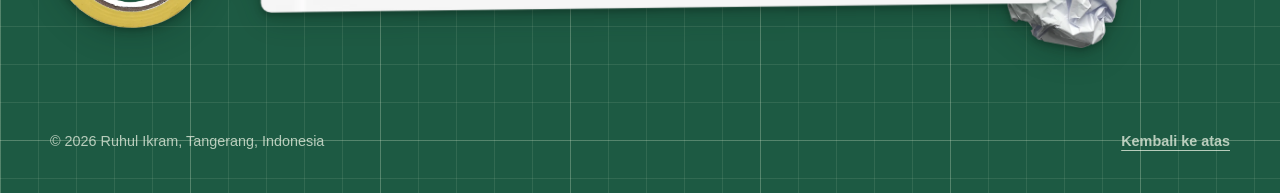
==== commit 167ba8c7: "feat: add GitHub Pages admin panel, ongoing project support, and cutting-mat desk props" ====
--- a/index.html
+++ b/index.html
@@ -6,18 +6,20 @@
   <meta name="viewport" content="width=device-width, initial-scale=1" />
   <title>Ruhul Ikram | Product Developer &amp; Educator</title>
   <meta name="description"
-    content="Portofolio Ruhul Ikram, product developer dan pengajar dari Bogor. Membangun produk digital dengan bantuan AI, dari analisa sampai rilis." />
+    content="Portofolio Ruhul Ikram, product developer dan pengajar dari Tangerang. Membangun produk digital dengan bantuan AI, dari analisa sampai rilis." />
   <meta name="theme-color" content="#1d5a43" />
   <meta property="og:title" content="Ruhul Ikram | Product Developer &amp; Educator" />
   <meta property="og:description"
     content="Saya membangun produk digital dengan bantuan AI, dan mengajarkan cara membuatnya." />
   <meta property="og:type" content="website" />
   <meta property="og:url" content="https://ruhulikram.github.io/porto-ruhul/" />
-  <meta property="og:image"
-    content="https://ruhulikram.github.io/porto-ruhul/assets/images/projects/photo-utama-og.jpg" />
+  <meta property="og:image" content="https://ruhulikram.github.io/porto-ruhul/assets/images/projects/ruhul-os.jpg" />
   <meta name="twitter:card" content="summary_large_image" />
   <link rel="canonical" href="https://ruhulikram.github.io/porto-ruhul/" />
   <link rel="preload" href="assets/fonts/geist-latin.woff2" as="font" type="font/woff2" crossorigin />
+  <link rel="preconnect" href="https://fonts.googleapis.com" />
+  <link rel="preconnect" href="https://fonts.gstatic.com" crossorigin />
+  <link href="https://fonts.googleapis.com/css2?family=Nanum+Pen+Script&display=swap" rel="stylesheet" />
   <link rel="icon" type="image/webp" href="assets/images/folder-ui/stamp.webp" />
   <link rel="stylesheet" href="css/style.css" />
 </head>
@@ -26,339 +28,409 @@
   <a class="skip-link" href="#main-content">Lewati ke konten</a>
   <div class="site-noise" aria-hidden="true"></div>
 
+  <!-- Masking-tape labels stuck along the top edge of the mat -->
   <header class="site-header" id="siteHeader">
-    <nav class="snote-stack" aria-label="Navigasi utama">
-      <a class="snote-link snote-link--identity nav-link" href="#home">
-        <img src="assets/images/snote/snote-1.webp" alt="" width="488" height="172" />
-        <span class="snote-label">Ruhul Ikram</span>
+    <nav class="tape-nav" aria-label="Navigasi utama">
+      <a class="tape-link tape-link--identity nav-link" href="#home">
+        <img src="assets/images/folder-ui/stamp.webp" alt="" width="262" height="299" />
+        <span class="tape-text">Ruhul Ikram</span>
       </a>
-      <a class="snote-link snote-link--journey nav-link" href="#proyek">
-        <img src="assets/images/snote/snote-2.webp" alt="" width="544" height="147" />
-        <span class="snote-label">Proyek</span>
-      </a>
-      <a class="snote-link snote-link--work nav-link" href="#mengajar">
-        <img src="assets/images/snote/snote-3.webp" alt="" width="600" height="125" />
-        <span class="snote-label">Mengajar</span>
-      </a>
-      <a class="snote-link snote-link--contact nav-link" href="#kontak">
-        <img src="assets/images/snote/snote-4.webp" alt="" width="599" height="128" />
-        <span class="snote-label">Kontak</span>
-      </a>
+      <a class="tape-link nav-link" href="#proyek">Proyek</a>
+      <a class="tape-link nav-link" href="#mengajar">Mengajar</a>
+      <a class="tape-link tape-link--yellow nav-link" href="#kontak">Kontak</a>
     </nav>
   </header>
 
-  <main id="main-content">
-    <section class="hero" id="home" aria-labelledby="hero-title">
-      <div class="hero-copy">
-        <h1 id="hero-title">
-          <span class="hero-name">Ruhul Ikram</span>
-          Product Developer &amp; Educator
-        </h1>
-        <p class="hero-lead">
-          Saya membangun produk digital dengan bantuan AI, dari analisa,
-          menulis kode, sampai pengujian, dan mengajarkan cara membuatnya.
-        </p>
-        <div class="hero-actions">
-          <a class="button button--primary" href="https://www.linkedin.com/in/ruhul-ikram/" target="_blank"
-            rel="noopener noreferrer">Lihat LinkedIn</a>
-          <a class="button button--ghost" href="#proyek">Buka proyek</a>
+  <div id="smooth-wrapper">
+    <div id="smooth-content" class="mat">
+      <main id="main-content">
+        <section class="hero" id="home" aria-labelledby="hero-title">
+          <img class="desk-prop prop-keyboard" src="assets/images/desk/keyboard-mechanical.webp" alt="" width="1500"
+            height="540" data-speed="0.85" />
+          <img class="desk-prop desk-prop--drag prop-pencil keep-mobile" src="assets/images/desk/pencil-yellow.webp"
+            alt="" width="1100" height="105" />
+          <img class="desk-prop prop-shaving" src="assets/images/desk/pencil-shaving.webp" alt="" width="460"
+            height="373" data-speed="1.05" />
+          <img class="desk-prop desk-prop--drag prop-eraser" src="assets/images/desk/eraser.webp" alt="" width="520"
+            height="187" />
+
+          <div class="hero-copy">
+            <h1 id="hero-title">
+              <span class="hero-name">Ruhul Ikram</span>
+              <span class="hero-role">Product Developer &amp; Educator</span>
+            </h1>
+            <p class="hero-lead">
+              Saya membangun produk digital dengan bantuan AI, dari analisa,
+              menulis kode, sampai pengujian, dan mengajarkan cara membuatnya.
+            </p>
+            <div class="hero-actions">
+              <a class="button button--primary" href="https://www.linkedin.com/in/ruhul-ikram/" target="_blank"
+                rel="noopener noreferrer">Lihat LinkedIn</a>
+              <a class="button button--ghost" href="#proyek">Buka proyek</a>
+            </div>
+          </div>
+
+          <div class="folder-stage" id="folderStage">
+            <div class="chalk-note chalk-note--hero" aria-hidden="true">
+              <span>buka salah satu berkas</span>
+              <svg viewBox="0 0 120 90">
+                <path class="chalk" d="M10 8 C 60 6, 96 26, 92 74" />
+                <path class="chalk" d="M80 62 L 92 76 L 102 60" />
+              </svg>
+            </div>
+
+            <div class="folder-asset" id="mainFolder">
+              <img src="assets/images/folder-ui/folder-back.webp" alt="" class="folder-layer folder-back-img"
+                draggable="false" width="855" height="596" />
+
+              <div class="folder-files-layer">
+                <div class="asset-file file-empty" aria-hidden="true">
+                  <img src="assets/images/folder-ui/file-empty.webp" alt="" draggable="false" width="531"
+                    height="574" />
+                </div>
+
+                <a class="asset-file file-interactive file-work" href="#perjalanan">
+                  <img src="assets/images/folder-ui/file-work.webp" alt="" draggable="false" width="736" height="399" />
+                  <span class="file-bubble"><strong>Perjalanan</strong><small>Kerja &amp; studi</small></span>
+                </a>
+
+                <a class="asset-file file-interactive file-studies" href="#mengajar">
+                  <img src="assets/images/folder-ui/file-studies.webp" alt="" draggable="false" width="410"
+                    height="476" />
+                  <span class="file-bubble"><strong>Mengajar</strong><small>Kelas &amp; mentoring</small></span>
+                </a>
+
+                <a class="asset-file file-interactive file-project" href="#proyek">
+                  <img src="assets/images/folder-ui/file-project.webp" alt="" draggable="false" width="410"
+                    height="476" />
+                  <span class="file-bubble"><strong>Proyek</strong><small>Studi kasus</small></span>
+                </a>
+              </div>
+
+              <img src="assets/images/folder-ui/folder-front.webp" alt="" class="folder-layer folder-front-img"
+                draggable="false" width="892" height="626" />
+              <div class="stamp-layer">
+                <img src="assets/images/folder-ui/stamp.webp" alt="Foto Ruhul Ikram" class="stamp-img" draggable="false"
+                  width="262" height="299" />
+              </div>
+              <p class="folder-label" aria-hidden="true">Portofolio<br />Tangerang, 2026</p>
+            </div>
+          </div>
+
+
+        </section>
+
+        <section class="section" id="proses" aria-labelledby="proses-title">
+          <img class="desk-prop prop-triangle" src="assets/images/desk/ruler-triangle.webp" alt="" width="760"
+            height="638" data-speed="1.15" />
+          <img class="desk-prop prop-clips" src="assets/images/desk/paperclips-pile.webp" alt="" width="504"
+            height="560" data-speed="0.9" />
+
+          <div class="container">
+            <header class="section-head">
+              <h2 id="proses-title">Dari masalah sampai rilis</h2>
+              <p>
+                Saya tidak berhenti di menulis kode. Saya ikut menganalisa
+                kebutuhan, memimpin tim kecil, dan memastikan produknya
+                benar-benar jalan. AI mempercepat pekerjaan saya, keputusan tetap
+                di tangan saya.
+              </p>
+            </header>
+
+            <div class="process-board">
+              <svg class="process-arrows" viewBox="0 0 1000 80" preserveAspectRatio="none" aria-hidden="true">
+                <path class="chalk" d="M150 70 C 200 8, 300 8, 352 62" />
+                <path class="chalk" d="M338 50 L 352 64 L 360 46" />
+                <path class="chalk" d="M400 70 C 450 8, 550 8, 602 62" />
+                <path class="chalk" d="M588 50 L 602 64 L 610 46" />
+                <path class="chalk" d="M650 70 C 700 8, 800 8, 852 62" />
+                <path class="chalk" d="M838 50 L 852 64 L 860 46" />
+              </svg>
+
+              <ol class="process">
+                <li class="process-note process-note--yellow">
+                  <img class="pin" src="assets/images/desk/pushpin-red-top.webp" alt="" width="113" height="140" />
+                  <h3>Analisa</h3>
+                  <p>Bicara dengan pengguna, memetakan masalah, menentukan apa yang perlu dibangun lebih dulu.</p>
+                </li>
+                <li class="process-note process-note--green">
+                  <img class="pin" src="assets/images/desk/pushpin-red-top.webp" alt="" width="113" height="140" />
+                  <h3>Rancang &amp; bangun</h3>
+                  <p>Mendesain alur, lalu menulis kode bersama AI agar prototipe cepat sampai ke tangan pengguna.</p>
+                </li>
+                <li class="process-note process-note--coral">
+                  <img class="pin" src="assets/images/desk/pushpin-red-top.webp" alt="" width="113" height="140" />
+                  <h3>Uji</h3>
+                  <p>Menguji fitur, mencari bug, dan memastikan hasilnya bekerja di perangkat nyata.</p>
+                </li>
+                <li class="process-note process-note--lavender">
+                  <img class="pin" src="assets/images/desk/pushpin-red-top.webp" alt="" width="113" height="140" />
+                  <h3>Rilis &amp; pimpin</h3>
+                  <p>Mengatur pembagian kerja tim, merilis, lalu belajar dari data dan masukan pengguna.</p>
+                </li>
+              </ol>
+            </div>
+          </div>
+        </section>
+
+        <section class="section section--projects" id="proyek" aria-labelledby="proyek-title">
+          <img class="desk-prop prop-macbook" src="assets/images/desk/macbook.webp" alt="" width="1400" height="911"
+            data-speed="0.9" />
+          <img class="desk-prop prop-ruler" src="assets/images/desk/ruler-steel.webp" alt="" width="1800" height="198"
+            data-speed="1.08" />
+
+          <div class="container">
+            <header class="section-head">
+              <h2 id="proyek-title">Proyek</h2>
+              <p>Setiap map berisi cerita lengkapnya: masalah, proses, video, dan hasilnya.</p>
+            </header>
+          </div>
+
+          <div class="project-viewport">
+            <div class="project-track">
+              <a class="project-card" href="projects/ruhul-os.html">
+                <img class="binder-clip" src="assets/images/desk/clip-binder-black.webp" alt="" width="228"
+                  height="300" />
+                <span class="project-print">
+                  <img src="assets/images/projects/ruhul-os.jpg" alt="Tampilan beranda portofolio Ruhul Ikram"
+                    loading="lazy" width="1440" height="900" />
+                </span>
+                <span class="project-kind">Web, 2026</span>
+                <h3>Ruhul OS</h3>
+                <p>Portofolio ini sendiri: meja kerja interaktif yang dibangun tanpa framework.</p>
+                <span class="project-meta">
+                  <span class="tags"><span>HTML</span><span>CSS</span><span>GSAP</span></span>
+                  <span class="project-open">Buka studi kasus</span>
+                </span>
+              </a>
+
+              <!-- GANTI: ubah <div> jadi <a href="projects/nama-proyek.html"> setelah halaman proyeknya dibuat. -->
+              <div class="project-card is-pending">
+                <img class="binder-clip" src="assets/images/desk/clip-binder-black.webp" alt="" width="228"
+                  height="300" />
+                <span class="project-print project-print--empty"><span>Mockup menyusul</span></span>
+                <span class="project-kind">Ed-tech</span>
+                <h3>Proyek berikutnya</h3>
+                <p>Studi kasus sedang disiapkan.</p>
+                <span class="project-meta"><span class="project-open">Segera</span></span>
+              </div>
+
+              <!-- GANTI: sama seperti di atas. -->
+              <div class="project-card is-pending">
+                <img class="binder-clip" src="assets/images/desk/clip-binder-black.webp" alt="" width="228"
+                  height="300" />
+                <span class="project-print project-print--empty"><span>Mockup menyusul</span></span>
+                <span class="project-kind">Produk</span>
+                <h3>Proyek berikutnya</h3>
+                <p>Studi kasus sedang disiapkan.</p>
+                <span class="project-meta"><span class="project-open">Segera</span></span>
+              </div>
+            </div>
+          </div>
+        </section>
+
+        <section class="section" id="mengajar" aria-labelledby="mengajar-title">
+          <img class="desk-prop prop-scissors" src="assets/images/desk/scissors.webp" alt="" width="760" height="364"
+            data-speed="1.1" />
+          <img class="desk-prop prop-highlighter" src="assets/images/desk/highlighter-yellow.webp" alt="" width="560"
+            height="489" data-speed="0.92" />
+
+          <div class="container teach">
+            <div class="teach-copy">
+              <header class="section-head">
+                <h2 id="mengajar-title">Mengajar &amp; mentoring</h2>
+                <p>
+                  Mengajar membuat saya terbiasa menjelaskan hal rumit dengan
+                  sederhana. Kemampuan itu sekarang saya bawa ke produk ed-tech dan
+                  ke tim yang saya pimpin.
+                </p>
+              </header>
+
+              <!-- GANTI: tambahkan kegiatan mengajar/mentoring lain dengan pola <li> yang sama. -->
+              <div class="index-card">
+                <img class="index-clip" src="assets/images/desk/paperclip-blue.webp" alt="" width="131" height="200" />
+                <ul>
+                  <li>
+                    <strong>Guru Simulasi Digital</strong>
+                    <span>SMK YASTRIF 2, 2023</span>
+                  </li>
+                  <li>
+                    <strong>Gambar Teknik Otomotif</strong>
+                    <span>SMK YASTRIF 2, 2023</span>
+                  </li>
+                  <li class="is-placeholder">
+                    <strong>Kegiatan mentoring</strong>
+                    <span>Tempat, tahun</span>
+                  </li>
+                </ul>
+              </div>
+            </div>
+
+            <!-- GANTI: isi <span class="polaroid-photo"> dengan <img src="assets/images/teaching/...webp" alt="..." />.
+                 Hindari wajah siswa di bawah umur tanpa izin. -->
+            <div class="polaroids" aria-label="Foto kegiatan">
+              <figure class="polaroid">
+                <img class="tape" src="assets/images/desk/tape-kraft-flat.webp" alt="" width="560" height="170" />
+                <span class="polaroid-photo"></span>
+                <figcaption>Di kelas</figcaption>
+              </figure>
+              <figure class="polaroid">
+                <img class="tape" src="assets/images/desk/tape-yellow-strip.webp" alt="" width="560" height="235" />
+                <span class="polaroid-photo"></span>
+                <figcaption>Sesi mentoring</figcaption>
+              </figure>
+              <figure class="polaroid">
+                <img class="tape" src="assets/images/desk/tape-kraft-folded.webp" alt="" width="560" height="165" />
+                <span class="polaroid-photo"></span>
+                <figcaption>Workshop</figcaption>
+              </figure>
+            </div>
+          </div>
+        </section>
+
+        <section class="section" id="perjalanan" aria-labelledby="perjalanan-title">
+          <img class="desk-prop prop-earphones" src="assets/images/desk/earphones.webp" alt="" width="760" height="756"
+            data-speed="1.12" />
+
+          <div class="container">
+            <header class="section-head">
+              <h2 id="perjalanan-title">Perjalanan</h2>
+              <p>Jalan saya tidak lurus: kelas, ruang redaksi, lalu produk. Masing-masing mengasah cara saya bekerja.
+              </p>
+            </header>
+
+            <div class="ruler">
+              <div class="ruler-rail" aria-hidden="true"></div>
+
+              <ol class="ruler-list">
+                <li class="ruler-item">
+                  <time datetime="2026-03">2026 – sekarang</time>
+                  <div class="slip">
+                    <h3>Social Media Manager</h3>
+                    <p class="slip-org">Sekolah Prestasi Global, Depok</p>
+                    <p>Menyusun strategi konten dan sistem publikasi untuk brand sekolah.</p>
+                  </div>
+                </li>
+                <li class="ruler-item">
+                  <time datetime="2023-09">2023 – 2026</time>
+                  <div class="slip">
+                    <h3>Content Editor</h3>
+                    <p class="slip-org">MileniaNews, Jakarta Selatan</p>
+                    <p>Menyunting berita, mendesain konten sosial, dan sempat menjadi host podcast.</p>
+                  </div>
+                </li>
+                <li class="ruler-item">
+                  <time datetime="2023-07">2023</time>
+                  <div class="slip">
+                    <h3>Guru SMK</h3>
+                    <p class="slip-org">SMK YASTRIF 2</p>
+                    <p>Mengajar simulasi digital dan gambar teknik, menyusun RPP, dan mengevaluasi siswa.</p>
+                  </div>
+                </li>
+                <li class="ruler-item">
+                  <time datetime="2022-09">2022 – 2026</time>
+                  <div class="slip">
+                    <h3>S1 Teknologi Informasi</h3>
+                    <p class="slip-org">Universitas Bina Sarana Informatika</p>
+                    <p>Fokus pada pengembangan software, analisa program, dan web.</p>
+                  </div>
+                  <div class="cert">
+                    <p class="cert-title">Sertifikasi</p>
+                    <ul>
+                      <li>MTCNA, MikroTik</li>
+                      <li>PCAP, Python</li>
+                      <li>Kompetensi Analis Program</li>
+                    </ul>
+                  </div>
+                </li>
+              </ol>
+            </div>
+          </div>
+        </section>
+
+        <section class="section section--contact" id="kontak" aria-labelledby="kontak-title">
+          <img class="desk-prop prop-mug keep-mobile" src="assets/images/desk/coffee-mug.webp" alt="" width="437"
+            height="560" data-speed="0.92" />
+          <img class="desk-prop prop-taperoll" src="assets/images/desk/tape-yellow-roll.webp" alt="" width="520"
+            height="519" data-speed="1.1" />
+          <img class="desk-prop desk-prop--drag prop-paperball" src="assets/images/desk/paper-crumpled-real.webp" alt=""
+            width="520" height="489" />
+
+          <div class="container contact-wrap">
+            <div class="chalk-note chalk-note--contact" aria-hidden="true">
+              <span>mulai dari sini</span>
+              <svg viewBox="0 0 140 70">
+                <path class="chalk" d="M6 20 C 50 4, 100 18, 128 52" />
+                <path class="chalk" d="M112 48 L 130 56 L 128 36" />
+              </svg>
+            </div>
+
+            <div class="letter">
+              <img class="letter-clip" src="assets/images/desk/clip-bulldog-metal.webp" alt="" width="380"
+                height="308" />
+              <h2 id="kontak-title">Punya ide produk atau kelas yang ingin dibangun?</h2>
+              <p>Cara paling cepat menghubungi saya lewat LinkedIn atau email.</p>
+              <div class="letter-actions">
+                <a class="button button--primary" href="https://www.linkedin.com/in/ruhul-ikram/" target="_blank"
+                  rel="noopener noreferrer">Kirim pesan di LinkedIn</a>
+                <a class="button button--ink" href="mailto:ikramruhul@gmail.com">Email saya</a>
+                <!-- GANTI: letakkan CV di assets/cv/Ruhul-Ikram-CV.pdf -->
+                <a class="button button--ghost-ink" href="assets/cv/Ruhul-Ikram-CV.pdf" download>Unduh CV (PDF)</a>
+              </div>
+              <!-- Die-cut stickers stuck on the page -->
+              <ul class="stickers" aria-label="Media sosial">
+                <li>
+                  <a class="sticker" href="https://github.com/ruhulikram" target="_blank" rel="noopener noreferrer"
+                    aria-label="GitHub">
+                    <svg viewBox="0 0 24 24" aria-hidden="true">
+                      <path class="fill"
+                        d="M12 .3a12 12 0 0 0-3.8 23.4c.6.1.8-.3.8-.6v-2c-3.3.7-4-1.6-4-1.6-.6-1.4-1.4-1.8-1.4-1.8-1.1-.7.1-.7.1-.7 1.2.1 1.8 1.2 1.8 1.2 1.1 1.8 2.8 1.3 3.5 1 .1-.8.4-1.3.8-1.6-2.7-.3-5.5-1.3-5.5-5.9 0-1.3.5-2.4 1.2-3.2-.1-.3-.5-1.5.1-3.2 0 0 1-.3 3.3 1.2a11.5 11.5 0 0 1 6 0c2.3-1.5 3.3-1.2 3.3-1.2.6 1.7.2 2.9.1 3.2.8.8 1.2 1.9 1.2 3.2 0 4.6-2.8 5.6-5.5 5.9.4.4.8 1.1.8 2.2v3.3c0 .3.2.7.8.6A12 12 0 0 0 12 .3" />
+                    </svg>
+                  </a>
+                </li>
+                <!-- GANTI: aktifkan setelah username diisi
+                <li>
+                  <a class="sticker" href="https://instagram.com/USERNAME" target="_blank" rel="noopener noreferrer"
+                    aria-label="Instagram">
+                    <svg viewBox="0 0 24 24" aria-hidden="true">
+                      <rect class="stroke" x="3" y="3" width="18" height="18" rx="5" />
+                      <circle class="stroke" cx="12" cy="12" r="4.2" />
+                      <circle class="fill" cx="17.4" cy="6.6" r="1.2" />
+                    </svg>
+                  </a>
+                </li>
+                <li>
+                  <a class="sticker" href="https://tiktok.com/@USERNAME" target="_blank" rel="noopener noreferrer"
+                    aria-label="TikTok">
+                    <svg viewBox="0 0 24 24" aria-hidden="true">
+                      <path class="fill"
+                        d="M12.5 0h3.9c.1 1.5.6 3.1 1.8 4.2 1.1 1.1 2.7 1.6 4.2 1.8v4c-1.4 0-2.9-.4-4.2-1-.6-.2-1.1-.6-1.6-.9v8.7c-.1 1.4-.5 2.8-1.4 4-1.3 1.9-3.6 3.1-5.9 3.2-1.4 0-2.9-.3-4.1-1-2-1.2-3.4-3.4-3.6-5.7v-1.5c.2-1.9 1.1-3.7 2.6-5 1.7-1.4 4-2.1 6.1-1.7v4.4c-1-.3-2.1-.2-3 .4-.6.4-1.1 1-1.4 1.8-.2.5-.1 1-.1 1.6.2 1.6 1.8 3 3.5 2.9 1.1 0 2.2-.7 2.8-1.6.2-.3.4-.7.4-1.1.1-1.8.1-3.6.1-5.4V0z" />
+                    </svg>
+                  </a>
+                </li>
+                -->
+              </ul>
+            </div>
+          </div>
+        </section>
+      </main>
+
+      <footer class="site-footer">
+        <div class="container footer-row">
+          <p>&copy; <span id="currentYear">2026</span> Ruhul Ikram, Tangerang, Indonesia</p>
+          <a href="#home">Kembali ke atas</a>
         </div>
-      </div>
-
-      <div class="folder-stage" id="folderStage">
-        <div class="folder-asset" id="mainFolder">
-          <img src="assets/images/folder-ui/folder-back.webp" alt="" class="folder-layer folder-back-img"
-            draggable="false" width="855" height="596" />
-
-          <div class="folder-files-layer">
-            <div class="asset-file file-empty" aria-hidden="true">
-              <img src="assets/images/folder-ui/file-empty.webp" alt="" draggable="false" width="531" height="574" />
-            </div>
-
-            <a class="asset-file file-interactive file-work" href="#perjalanan">
-              <img src="assets/images/folder-ui/file-work.webp" alt="" draggable="false" width="736" height="399" />
-              <span class="file-bubble"><strong>Perjalanan</strong><small>Kerja &amp; studi</small></span>
-            </a>
-
-            <a class="asset-file file-interactive file-studies" href="#mengajar">
-              <img src="assets/images/folder-ui/file-studies.webp" alt="" draggable="false" width="410"
-                height="476" />
-              <span class="file-bubble"><strong>Mengajar</strong><small>Kelas &amp; mentoring</small></span>
-            </a>
-
-            <a class="asset-file file-interactive file-project" href="#proyek">
-              <img src="assets/images/folder-ui/file-project.webp" alt="" draggable="false" width="410"
-                height="476" />
-              <span class="file-bubble"><strong>Proyek</strong><small>Studi kasus</small></span>
-            </a>
-          </div>
-
-          <img src="assets/images/folder-ui/folder-front.webp" alt="" class="folder-layer folder-front-img"
-            draggable="false" width="892" height="626" />
-          <div class="stamp-layer">
-            <img src="assets/images/folder-ui/stamp.webp" alt="Foto Ruhul Ikram" class="stamp-img" draggable="false"
-              width="262" height="299" />
-          </div>
-          <p class="folder-label" aria-hidden="true">Portofolio<br />Bogor, 2026</p>
-        </div>
-      </div>
-
-      <div class="paper-butterfly paper-butterfly--primary" data-butterfly data-flight="primary" aria-hidden="true">
-        <span class="paper-butterfly__shadow"></span>
-        <span class="paper-butterfly__form">
-          <img class="paper-butterfly__wing paper-butterfly__wing--left"
-            src="assets/images/butterfly/butterfly-wings-left.webp" alt="" draggable="false" width="1162"
-            height="1232" />
-          <img class="paper-butterfly__wing paper-butterfly__wing--right"
-            src="assets/images/butterfly/butterfly-wings-right.webp" alt="" draggable="false" width="1162"
-            height="1232" />
-          <img class="paper-butterfly__body" src="assets/images/butterfly/butterfly-1.webp" alt="" draggable="false"
-            width="450" height="820" />
-        </span>
-      </div>
-
-      <div class="paper-butterfly paper-butterfly--drift" data-butterfly data-flight="drift" aria-hidden="true">
-        <span class="paper-butterfly__shadow"></span>
-        <span class="paper-butterfly__form">
-          <img class="paper-butterfly__wing paper-butterfly__wing--left"
-            src="assets/images/butterfly/butterfly-wings-left.webp" alt="" draggable="false" width="1162"
-            height="1232" />
-          <img class="paper-butterfly__wing paper-butterfly__wing--right"
-            src="assets/images/butterfly/butterfly-wings-right.webp" alt="" draggable="false" width="1162"
-            height="1232" />
-          <img class="paper-butterfly__body" src="assets/images/butterfly/butterfly-1.webp" alt="" draggable="false"
-            width="450" height="820" />
-        </span>
-      </div>
-
-      <div class="paper-butterfly paper-butterfly--dart" data-butterfly data-flight="dart" aria-hidden="true">
-        <span class="paper-butterfly__shadow"></span>
-        <span class="paper-butterfly__form">
-          <img class="paper-butterfly__wing paper-butterfly__wing--left"
-            src="assets/images/butterfly/butterfly-wings-left.webp" alt="" draggable="false" width="1162"
-            height="1232" />
-          <img class="paper-butterfly__wing paper-butterfly__wing--right"
-            src="assets/images/butterfly/butterfly-wings-right.webp" alt="" draggable="false" width="1162"
-            height="1232" />
-          <img class="paper-butterfly__body" src="assets/images/butterfly/butterfly-1.webp" alt="" draggable="false"
-            width="450" height="820" />
-        </span>
-      </div>
-    </section>
-
-    <section class="section" id="proses" aria-labelledby="proses-title">
-      <div class="container">
-        <header class="section-head">
-          <h2 id="proses-title">Dari masalah sampai rilis</h2>
-          <p>
-            Saya tidak berhenti di menulis kode. Saya ikut menganalisa
-            kebutuhan, memimpin tim kecil, dan memastikan produknya benar-benar
-            jalan. AI mempercepat pekerjaan saya, keputusan tetap di tangan
-            saya.
-          </p>
-        </header>
-
-        <ol class="process">
-          <li class="process-note process-note--yellow">
-            <h3>Analisa</h3>
-            <p>Bicara dengan pengguna, memetakan masalah, menentukan apa yang perlu dibangun lebih dulu.</p>
-          </li>
-          <li class="process-note process-note--green">
-            <h3>Rancang &amp; bangun</h3>
-            <p>Mendesain alur, lalu menulis kode bersama AI agar prototipe cepat sampai ke tangan pengguna.</p>
-          </li>
-          <li class="process-note process-note--coral">
-            <h3>Uji</h3>
-            <p>Menguji fitur, mencari bug, dan memastikan hasilnya bekerja di perangkat nyata.</p>
-          </li>
-          <li class="process-note process-note--lavender">
-            <h3>Rilis &amp; pimpin</h3>
-            <p>Mengatur pembagian kerja tim, merilis, lalu belajar dari data dan masukan pengguna.</p>
-          </li>
-        </ol>
-      </div>
-    </section>
-
-    <section class="section" id="proyek" aria-labelledby="proyek-title">
-      <div class="container">
-        <header class="section-head">
-          <h2 id="proyek-title">Proyek</h2>
-          <p>Setiap map berisi cerita lengkapnya: masalah, proses, video, dan hasilnya.</p>
-        </header>
-
-        <div class="project-grid">
-          <a class="project-folder project-folder--featured" href="projects/ruhul-os.html">
-            <span class="project-tab">Web, 2026</span>
-            <span class="project-sheet">
-              <img src="assets/images/projects/ruhul-os.jpg" alt="Tampilan beranda portofolio Ruhul Ikram"
-                loading="lazy" width="1440" height="900" />
-            </span>
-            <span class="project-body">
-              <h3>Ruhul OS</h3>
-              <p>Portofolio ini sendiri: meja kerja interaktif yang dibangun tanpa framework, dengan HTML, CSS, dan
-                GSAP.</p>
-              <span class="project-meta">
-                <span class="tags"><span>HTML</span><span>CSS</span><span>GSAP</span></span>
-                <span class="project-open">Buka studi kasus</span>
-              </span>
-            </span>
-          </a>
-
-          <!-- GANTI: ubah <div> jadi <a href="projects/nama-proyek.html"> setelah halaman proyeknya dibuat. -->
-          <div class="project-folder is-pending">
-            <span class="project-tab">Ed-tech</span>
-            <span class="project-sheet project-sheet--empty"><span>Mockup menyusul</span></span>
-            <span class="project-body">
-              <h3>Proyek berikutnya</h3>
-              <p>Studi kasus sedang disiapkan.</p>
-              <span class="project-meta"><span class="project-open">Segera</span></span>
-            </span>
-          </div>
-
-          <!-- GANTI: sama seperti di atas. -->
-          <div class="project-folder is-pending">
-            <span class="project-tab">Produk</span>
-            <span class="project-sheet project-sheet--empty"><span>Mockup menyusul</span></span>
-            <span class="project-body">
-              <h3>Proyek berikutnya</h3>
-              <p>Studi kasus sedang disiapkan.</p>
-              <span class="project-meta"><span class="project-open">Segera</span></span>
-            </span>
-          </div>
-        </div>
-      </div>
-    </section>
-
-    <section class="section" id="mengajar" aria-labelledby="mengajar-title">
-      <div class="container teach">
-        <div class="teach-copy">
-          <header class="section-head">
-            <h2 id="mengajar-title">Mengajar &amp; mentoring</h2>
-            <p>
-              Mengajar membuat saya terbiasa menjelaskan hal rumit dengan
-              sederhana. Kemampuan itu sekarang saya bawa ke produk ed-tech dan
-              ke tim yang saya pimpin.
-            </p>
-          </header>
-
-          <!-- GANTI: tambahkan kegiatan mengajar/mentoring lain dengan pola <li> yang sama. -->
-          <ul class="index-card">
-            <li>
-              <strong>Guru Simulasi Digital</strong>
-              <span>SMK YASTRIF 2, 2023</span>
-            </li>
-            <li>
-              <strong>Gambar Teknik Otomotif</strong>
-              <span>SMK YASTRIF 2, 2023</span>
-            </li>
-            <li class="is-placeholder">
-              <strong>Kegiatan mentoring</strong>
-              <span>Tempat, tahun</span>
-            </li>
-          </ul>
-        </div>
-
-        <!-- GANTI: isi <span class="polaroid-photo"> dengan <img src="assets/images/teaching/...webp" alt="..." />.
-             Hindari wajah siswa di bawah umur tanpa izin. -->
-        <div class="polaroids" aria-label="Foto kegiatan">
-          <figure class="polaroid">
-            <span class="polaroid-photo"></span>
-            <figcaption>Di kelas</figcaption>
-          </figure>
-          <figure class="polaroid">
-            <span class="polaroid-photo"></span>
-            <figcaption>Sesi mentoring</figcaption>
-          </figure>
-          <figure class="polaroid">
-            <span class="polaroid-photo"></span>
-            <figcaption>Workshop</figcaption>
-          </figure>
-        </div>
-      </div>
-    </section>
-
-    <section class="section" id="perjalanan" aria-labelledby="perjalanan-title">
-      <div class="container">
-        <header class="section-head">
-          <h2 id="perjalanan-title">Perjalanan</h2>
-          <p>Jalan saya tidak lurus: kelas, ruang redaksi, lalu produk. Masing-masing mengasah cara saya bekerja.</p>
-        </header>
-
-        <ol class="ruler">
-          <li class="ruler-item">
-            <time datetime="2026-03">2026 – sekarang</time>
-            <div class="slip">
-              <h3>Social Media Manager</h3>
-              <p class="slip-org">Sekolah Prestasi Global, Depok</p>
-              <p>Menyusun strategi konten dan sistem publikasi untuk brand sekolah.</p>
-            </div>
-          </li>
-          <li class="ruler-item">
-            <time datetime="2023-09">2023 – 2026</time>
-            <div class="slip">
-              <h3>Content Editor</h3>
-              <p class="slip-org">MileniaNews, Jakarta Selatan</p>
-              <p>Menyunting berita, mendesain konten sosial, dan sempat menjadi host podcast.</p>
-            </div>
-          </li>
-          <li class="ruler-item">
-            <time datetime="2023-07">2023</time>
-            <div class="slip">
-              <h3>Guru SMK</h3>
-              <p class="slip-org">SMK YASTRIF 2</p>
-              <p>Mengajar simulasi digital dan gambar teknik, menyusun RPP, dan mengevaluasi siswa.</p>
-            </div>
-          </li>
-          <li class="ruler-item">
-            <time datetime="2022-09">2022 – 2026</time>
-            <div class="slip">
-              <h3>S1 Teknologi Informasi</h3>
-              <p class="slip-org">Universitas Bina Sarana Informatika</p>
-              <p>Fokus pada pengembangan software, analisa program, dan web.</p>
-              <ul class="tags">
-                <li>MTCNA</li>
-                <li>PCAP Python</li>
-                <li>Analis Program</li>
-              </ul>
-            </div>
-          </li>
-        </ol>
-      </div>
-    </section>
-
-    <section class="section" id="kontak" aria-labelledby="kontak-title">
-      <div class="container">
-        <div class="letter">
-          <h2 id="kontak-title">Punya ide produk atau kelas yang ingin dibangun?</h2>
-          <p>Cara paling cepat menghubungi saya lewat LinkedIn atau email.</p>
-          <div class="letter-actions">
-            <a class="button button--primary" href="https://www.linkedin.com/in/ruhul-ikram/" target="_blank"
-              rel="noopener noreferrer">Kirim pesan di LinkedIn</a>
-            <a class="button button--ink" href="mailto:ikramruhul@gmail.com">Email saya</a>
-            <!-- GANTI: letakkan CV di assets/cv/Ruhul-Ikram-CV.pdf -->
-            <a class="button button--ghost-ink" href="assets/cv/Ruhul-Ikram-CV.pdf" download>Unduh CV (PDF)</a>
-          </div>
-          <ul class="socials" aria-label="Media sosial">
-            <li><a href="https://github.com/ruhulikram" target="_blank" rel="noopener noreferrer">GitHub</a></li>
-            <!-- GANTI: aktifkan dan isi link sosmed lain
-            <li><a href="https://instagram.com/USERNAME" target="_blank" rel="noopener noreferrer">Instagram</a></li>
-            -->
-          </ul>
-        </div>
-      </div>
-    </section>
-  </main>
-
-  <footer class="site-footer">
-    <div class="container footer-row">
-      <p>&copy; <span id="currentYear">2026</span> Ruhul Ikram, Bogor, Indonesia</p>
-      <a href="#home">Kembali ke atas</a>
+      </footer>
     </div>
-  </footer>
-
-  <script src="https://cdn.jsdelivr.net/npm/gsap@3.12.5/dist/gsap.min.js" defer></script>
-  <script src="https://cdn.jsdelivr.net/npm/gsap@3.12.5/dist/ScrollTrigger.min.js" defer></script>
+  </div>
+
+  <script src="https://cdn.jsdelivr.net/npm/gsap@3.13.0/dist/gsap.min.js" defer></script>
+  <script src="https://cdn.jsdelivr.net/npm/gsap@3.13.0/dist/ScrollTrigger.min.js" defer></script>
+  <script src="https://cdn.jsdelivr.net/npm/gsap@3.13.0/dist/ScrollSmoother.min.js" defer></script>
+  <script src="https://cdn.jsdelivr.net/npm/gsap@3.13.0/dist/DrawSVGPlugin.min.js" defer></script>
+  <script src="https://cdn.jsdelivr.net/npm/gsap@3.13.0/dist/Draggable.min.js" defer></script>
+  <script src="https://cdn.jsdelivr.net/npm/gsap@3.13.0/dist/InertiaPlugin.min.js" defer></script>
   <script src="js/main.js" defer></script>
 </body>
 
-</html>
+</html>
--- a/css/style.css
+++ b/css/style.css
@@ -15,7 +15,6 @@
   --chalk: #eef4e6;
   --chalk-soft: rgba(238, 244, 230, 0.74);
   --paper: #fdfcf8;
-  --kraft: #e7c98f;
   --ink: #18201c;
   --ink-soft: rgba(24, 32, 28, 0.7);
   --yellow: #ffd83d;
@@ -23,9 +22,13 @@
   --green: #9fe3bd;
   --lavender: #c9c0ff;
   --font: "Geist", "Helvetica Neue", Arial, sans-serif;
+  --hand: "Nanum Pen Script", "Segoe Print", cursive;
   --ease-out: cubic-bezier(0.22, 1, 0.36, 1);
   --ease-spring: cubic-bezier(0.34, 1.56, 0.64, 1);
+  /* Shadows by height above the mat: paper lies flat, props stand taller. */
   --shadow-paper: 0 1px 1px rgba(0, 0, 0, 0.12), 0 12px 28px rgba(5, 25, 17, 0.35);
+  --drop-low: drop-shadow(0 3px 3px rgba(5, 25, 17, 0.35)) drop-shadow(0 8px 14px rgba(5, 25, 17, 0.2));
+  --drop-high: drop-shadow(6px 14px 10px rgba(5, 25, 17, 0.4)) drop-shadow(14px 30px 30px rgba(5, 25, 17, 0.25));
   --cm: 38px;
 }
 
@@ -42,23 +45,14 @@
   scroll-padding-top: 96px;
 }
 
+html.has-motion {
+  scroll-behavior: auto;
+}
+
 body {
   min-width: 320px;
   color: var(--chalk);
-  background-color: var(--mat);
-  background-image:
-    linear-gradient(var(--mat-line-strong) 1px, transparent 1px),
-    linear-gradient(90deg, var(--mat-line-strong) 1px, transparent 1px),
-    linear-gradient(var(--mat-line) 1px, transparent 1px),
-    linear-gradient(90deg, var(--mat-line) 1px, transparent 1px),
-    radial-gradient(ellipse at 50% 0%, #22694f, var(--mat-deep) 90%);
-  background-size:
-    calc(var(--cm) * 5) calc(var(--cm) * 5),
-    calc(var(--cm) * 5) calc(var(--cm) * 5),
-    var(--cm) var(--cm),
-    var(--cm) var(--cm),
-    100% 100%;
-  background-attachment: scroll, scroll, scroll, scroll, fixed;
+  background: radial-gradient(ellipse at 50% 0%, #22694f, var(--mat-deep) 90%) fixed var(--mat);
   font-family: var(--font);
   font-size: 1.0625rem;
   line-height: 1.55;
@@ -66,12 +60,27 @@
   -webkit-font-smoothing: antialiased;
 }
 
-/* Ruler ticks along the left edge of the mat */
+/* The mat grid lives on the scrolling content so it moves with the objects. */
+.mat {
+  overflow-x: clip;
+  background-image:
+    linear-gradient(var(--mat-line-strong) 1px, transparent 1px),
+    linear-gradient(90deg, var(--mat-line-strong) 1px, transparent 1px),
+    linear-gradient(var(--mat-line) 1px, transparent 1px),
+    linear-gradient(90deg, var(--mat-line) 1px, transparent 1px);
+  background-size:
+    calc(var(--cm) * 5) calc(var(--cm) * 5),
+    calc(var(--cm) * 5) calc(var(--cm) * 5),
+    var(--cm) var(--cm),
+    var(--cm) var(--cm);
+}
+
+/* Ruler ticks along the left edge of the screen */
 body::before {
   content: "";
   position: fixed;
   inset: 0 auto 0 0;
-  z-index: 1;
+  z-index: 50;
   width: 18px;
   pointer-events: none;
   background-image:
@@ -136,6 +145,8 @@
 }
 
 .container {
+  position: relative;
+  z-index: 2;
   width: min(100% - 48px, 1180px);
   margin-inline: auto;
 }
@@ -152,17 +163,7 @@
   font-weight: 720;
   letter-spacing: -0.01em;
   text-decoration: none;
-  transition:
-    transform 260ms var(--ease-spring),
-    background-color 200ms ease;
-}
-
-.button:hover {
-  transform: translateY(-2px);
-}
-
-.button:active {
-  transform: translateY(0) scale(0.98);
+  transition: background-color 200ms ease;
 }
 
 .button--primary {
@@ -205,111 +206,244 @@
   font-weight: 650;
 }
 
-/* Sticky-note navigation, stuck along the top edge of the mat */
+/* Navigation: masking-tape labels written on with a marker */
 .site-header {
   position: fixed;
-  top: 10px;
-  left: clamp(20px, 3vw, 40px);
+  top: 12px;
+  left: clamp(24px, 3vw, 40px);
   z-index: 100;
   transition: transform 520ms cubic-bezier(0.76, 0, 0.24, 1);
 }
 
 .site-header.is-hidden {
-  transform: translateY(-140%);
-}
-
-.snote-stack {
+  transform: translateY(-160%);
+}
+
+.tape-nav {
   display: flex;
   align-items: center;
-}
-
-.snote-link {
-  --note-rotate: 0deg;
-  position: relative;
-  display: block;
-  height: 52px;
-  color: var(--ink);
+  gap: 4px;
+}
+
+.tape-link {
+  display: inline-flex;
+  align-items: center;
+  gap: 8px;
+  min-height: 46px;
+  padding: 6px 26px 4px;
+  color: var(--ink);
+  background: url("../assets/images/desk/tape-kraft-flat.webp") center / 100% 100% no-repeat;
+  filter: var(--drop-low);
+  font-family: var(--hand);
+  font-size: 1.6rem;
+  line-height: 1;
   text-decoration: none;
-  transform: rotate(var(--note-rotate));
-  transition: transform 380ms var(--ease-spring);
-}
-
-.snote-link+.snote-link {
-  margin-left: -10px;
-}
-
-.snote-link img {
-  width: auto;
-  height: 100%;
-  max-width: none;
+  white-space: nowrap;
+  transition: transform 320ms var(--ease-spring);
+}
+
+.tape-link:nth-child(odd) {
+  transform: rotate(-2deg);
+}
+
+.tape-link:nth-child(even) {
+  transform: rotate(1.5deg);
+}
+
+.tape-link:hover {
+  transform: translateY(3px) rotate(0deg);
+}
+
+.tape-link img {
+  width: 26px;
+}
+
+.tape-link--yellow {
+  background-image: url("../assets/images/desk/tape-yellow-strip.webp");
+}
+
+.tape-link[aria-current="true"] {
+  text-decoration: underline;
+  text-decoration-thickness: 2px;
+  text-underline-offset: 3px;
+}
+
+.tape-link:focus-visible {
+  outline-color: var(--ink);
+}
+
+/* Desk props: real objects scattered around the mat */
+.desk-prop {
+  position: absolute;
+  z-index: 1;
+  height: auto;
   pointer-events: none;
   user-select: none;
-  filter: drop-shadow(0 6px 8px rgba(5, 25, 17, 0.4));
-}
-
-.snote-link:hover,
-.snote-link:focus-visible {
-  z-index: 5;
-  transform: translateY(4px) rotate(0deg);
-}
-
-.snote-link:focus-visible {
-  outline: 0;
-}
-
-.snote-link:focus-visible .snote-label {
-  outline: 3px solid var(--ink);
-  outline-offset: 3px;
-}
-
-.snote-label {
-  position: absolute;
-  top: 50%;
-  right: 10%;
-  left: 10%;
-  font-size: 0.86rem;
-  font-weight: 800;
+  -webkit-user-drag: none;
+  filter: var(--drop-low);
+}
+
+html.has-drag .desk-prop--drag {
+  z-index: 40;
+  pointer-events: auto;
+  cursor: grab;
+  touch-action: none;
+}
+
+html.has-drag .desk-prop--drag:active {
+  cursor: grabbing;
+}
+
+.prop-keyboard {
+  top: -60px;
+  right: -110px;
+  width: min(560px, 40vw);
+  filter: var(--drop-high);
+  rotate: -8deg;
+}
+
+/* Props keep 40px clear of the left edge so the ruler ticks stay visible. */
+.prop-pencil {
+  bottom: 7%;
+  left: max(40px, 3%);
+  width: min(380px, 30vw);
+  rotate: -14deg;
+}
+
+.prop-shaving {
+  bottom: 2%;
+  left: 31%;
+  width: 110px;
+}
+
+.prop-eraser {
+  right: 5%;
+  bottom: 7%;
+  width: 170px;
+  rotate: 14deg;
+}
+
+.prop-triangle {
+  top: 40px;
+  right: -60px;
+  width: 300px;
+  rotate: 12deg;
+}
+
+.prop-clips {
+  bottom: -30px;
+  left: 40px;
+  width: 210px;
+}
+
+.prop-macbook {
+  top: 20px;
+  right: -150px;
+  width: 540px;
+  filter: var(--drop-high);
+  rotate: -8deg;
+}
+
+.prop-ruler {
+  bottom: 24px;
+  left: 4%;
+  width: 620px;
+  rotate: -3deg;
+}
+
+.prop-scissors {
+  bottom: 10px;
+  left: 40px;
+  width: 280px;
+  rotate: 24deg;
+}
+
+.prop-highlighter {
+  top: 40px;
+  right: 2%;
+  width: 150px;
+  rotate: -24deg;
+}
+
+.prop-earphones {
+  top: 60px;
+  right: -50px;
+  width: 340px;
+}
+
+.prop-mug {
+  top: 70px;
+  right: 6%;
+  width: 190px;
+  filter: var(--drop-high);
+}
+
+.prop-taperoll {
+  bottom: 70px;
+  left: max(40px, 4%);
+  width: 160px;
+}
+
+.prop-paperball {
+  right: 12%;
+  bottom: 50px;
+  width: 120px;
+}
+
+/* Chalk annotations */
+.chalk-note {
+  position: absolute;
+  z-index: 15;
+  color: var(--chalk);
+  font-family: var(--hand);
+  font-size: 1.7rem;
   line-height: 1;
-  letter-spacing: -0.02em;
-  text-align: center;
-  white-space: nowrap;
-  transform: translateY(-50%);
-}
-
-.snote-link[aria-current="true"] .snote-label {
-  text-decoration: underline;
-  text-decoration-thickness: 2px;
-  text-underline-offset: 4px;
-}
-
-.snote-link--identity {
-  --note-rotate: -1.5deg;
-  z-index: 4;
-}
-
-.snote-link--identity .snote-label {
-  left: 32%;
-  right: 6%;
-}
-
-.snote-link--journey {
-  --note-rotate: 1.2deg;
-  z-index: 3;
-}
-
-.snote-link--journey .snote-label {
-  right: 26%;
-  left: 6%;
-}
-
-.snote-link--work {
-  --note-rotate: -0.8deg;
-  z-index: 2;
-}
-
-.snote-link--contact {
-  --note-rotate: 1.4deg;
-  z-index: 1;
+  pointer-events: none;
+}
+
+.chalk-note svg {
+  display: block;
+  overflow: visible;
+}
+
+.chalk {
+  fill: none;
+  stroke: var(--chalk);
+  stroke-width: 2.5;
+  stroke-linecap: round;
+  stroke-linejoin: round;
+  vector-effect: non-scaling-stroke;
+  opacity: 0.85;
+}
+
+/* Sits above the folder; the arrow stops at the folder lip, not on a file. */
+.chalk-note--hero {
+  top: -6%;
+  left: 2%;
+  rotate: -6deg;
+  transition: opacity 200ms ease;
+}
+
+.chalk-note--hero svg {
+  width: 80px;
+  margin: 2px 0 0 120px;
+}
+
+/* Get out of the way of the file labels */
+.folder-stage:has(.file-interactive:hover, .file-interactive:focus-visible) .chalk-note {
+  opacity: 0;
+}
+
+.chalk-note--contact {
+  top: 38%;
+  left: 0;
+  width: 170px;
+  rotate: -4deg;
+}
+
+.chalk-note--contact svg {
+  width: 140px;
+  margin-top: 6px;
 }
 
 /* Hero */
@@ -318,48 +452,39 @@
   min-height: max(100svh, 680px);
   padding: 120px max(24px, calc((100% - 1180px) / 2)) 64px;
   display: grid;
-  grid-template-columns: minmax(0, 0.9fr) minmax(0, 1.1fr);
+  grid-template-columns: minmax(0, 1fr) minmax(0, 1fr);
   align-items: center;
   gap: clamp(24px, 4vw, 64px);
   overflow: hidden;
   isolation: isolate;
 }
 
-/* The 45-degree guide every cutting mat has */
-.hero::after {
-  content: "";
-  position: absolute;
-  inset: 0;
-  z-index: -1;
-  background: linear-gradient(135deg,
-      transparent calc(50% - 1px),
-      var(--mat-line-strong) calc(50% - 1px),
-      var(--mat-line-strong) calc(50% + 1px),
-      transparent calc(50% + 1px));
-  pointer-events: none;
-}
-
 .hero-copy {
   position: relative;
   z-index: 20;
 }
 
 .hero h1 {
-  font-size: clamp(1.15rem, 1.6vw, 1.4rem);
   font-weight: 650;
-  line-height: 1.3;
-  letter-spacing: -0.01em;
-  color: var(--yellow);
 }
 
 .hero-name {
   display: block;
   margin-bottom: 14px;
   color: var(--chalk);
-  font-size: clamp(3.2rem, 7.4vw, 6.6rem);
+  font-size: clamp(2.8rem, 6vw, 5.6rem);
   font-weight: 860;
   line-height: 0.88;
   letter-spacing: -0.06em;
+  white-space: nowrap;
+}
+
+.hero-role {
+  display: block;
+  color: var(--yellow);
+  font-size: clamp(1.15rem, 1.6vw, 1.4rem);
+  line-height: 1.3;
+  letter-spacing: -0.01em;
 }
 
 .hero-lead {
@@ -382,7 +507,7 @@
   z-index: 10;
   display: grid;
   place-items: center;
-  padding: 8% 14% 0;
+  padding: 10% 14% 0;
   perspective: 1200px;
 }
 
@@ -547,13 +672,12 @@
   position: absolute;
   z-index: 9;
   right: 9%;
-  bottom: 24%;
+  bottom: 22%;
   color: var(--ink-soft);
-  font-size: clamp(0.8rem, 1.3vw, 1.05rem);
-  font-weight: 700;
-  line-height: 1.25;
-  letter-spacing: -0.02em;
-  transform: rotate(-2deg);
+  font-family: var(--hand);
+  font-size: clamp(1.2rem, 2vw, 1.6rem);
+  line-height: 1;
+  rotate: -3deg;
 }
 
 /* Paper butterflies */
@@ -568,7 +692,7 @@
 
 .paper-butterfly--primary {
   top: 16%;
-  left: 90%;
+  left: 88%;
   width: clamp(4.5rem, 7vw, 7rem);
 }
 
@@ -579,8 +703,8 @@
 }
 
 .paper-butterfly--dart {
-  top: 82%;
-  left: 92%;
+  top: 80%;
+  left: 72%;
   width: clamp(4rem, 6vw, 6rem);
 }
 
@@ -643,12 +767,12 @@
 /* Sections */
 .section {
   position: relative;
-  padding-block: clamp(72px, 10vw, 128px);
+  padding-block: clamp(56px, 7vw, 96px);
 }
 
 .section-head {
   max-width: 40rem;
-  margin-bottom: clamp(32px, 5vw, 56px);
+  margin-bottom: clamp(28px, 4vw, 40px);
 }
 
 .section-head h2 {
@@ -665,7 +789,21 @@
   text-wrap: pretty;
 }
 
-/* Process: four sticky notes, in order */
+/* Process: four sticky notes, in order, pinned to the mat */
+.process-board {
+  position: relative;
+  padding-top: 72px;
+}
+
+.process-arrows {
+  position: absolute;
+  top: 0;
+  left: 0;
+  width: 100%;
+  height: 72px;
+  overflow: visible;
+}
+
 .process {
   display: grid;
   grid-template-columns: repeat(4, minmax(0, 1fr));
@@ -676,19 +814,35 @@
 .process-note {
   position: relative;
   min-height: 230px;
-  padding: 26px 22px 24px;
-  color: var(--ink);
-  background: var(--note, var(--yellow));
-  box-shadow: var(--shadow-paper);
+  padding: 30px 22px 24px;
+  color: var(--ink);
+  background:
+    linear-gradient(160deg, rgba(255, 255, 255, 0.28), transparent 45%),
+    var(--note, var(--yellow));
+  box-shadow:
+    0 1px 1px rgba(0, 0, 0, 0.12),
+    0 14px 22px -10px rgba(5, 25, 17, 0.6);
   counter-increment: step;
 }
 
+/* The lifted bottom corner of a sticky note */
+.process-note::after {
+  content: "";
+  position: absolute;
+  right: 0;
+  bottom: 0;
+  width: 46px;
+  height: 46px;
+  background: linear-gradient(315deg, rgba(5, 25, 17, 0.18), transparent 60%);
+}
+
 .process-note:nth-child(odd) {
-  transform: rotate(-1.2deg);
+  rotate: -1.2deg;
 }
 
 .process-note:nth-child(even) {
-  transform: rotate(1deg) translateY(10px);
+  rotate: 1deg;
+  translate: 0 10px;
 }
 
 .process-note::before {
@@ -702,6 +856,15 @@
   opacity: 0.35;
 }
 
+.pin {
+  position: absolute;
+  top: -16px;
+  left: 50%;
+  width: 30px;
+  margin-left: -15px;
+  filter: drop-shadow(3px 7px 4px rgba(5, 25, 17, 0.4));
+}
+
 .process-note h3 {
   font-size: 1.3rem;
   font-weight: 800;
@@ -732,114 +895,152 @@
   --note: var(--lavender);
 }
 
-/* Projects: kraft folders with a paper sheet clipped in */
-.project-grid {
+/* Projects: printed sheets held by a binder clip */
+.project-viewport {
+  position: relative;
+  z-index: 2;
+  width: min(100% - 48px, 1180px);
+  margin-inline: auto;
+}
+
+.project-track {
   display: grid;
-  grid-template-columns: repeat(2, minmax(0, 1fr));
-  gap: clamp(28px, 4vw, 44px) clamp(20px, 3vw, 32px);
-}
-
-.project-folder {
-  position: relative;
-  margin-top: 30px;
+  grid-template-columns: repeat(3, minmax(0, 1fr));
+  gap: clamp(28px, 3vw, 40px);
+  padding-top: 40px;
+}
+
+.project-card {
+  position: relative;
   display: flex;
   flex-direction: column;
-  color: var(--ink);
-  background: var(--kraft);
-  border-radius: 4px 14px 14px 14px;
+  padding: 16px 16px 22px;
+  color: var(--ink);
+  background: var(--paper);
   box-shadow: var(--shadow-paper);
   text-decoration: none;
-  transition: transform 360ms var(--ease-out);
-}
-
-a.project-folder:hover {
-  transform: translateY(-6px) rotate(-0.4deg);
-}
-
-.project-folder--featured {
-  grid-column: 1 / -1;
-  display: grid;
-  grid-template-columns: minmax(0, 1.3fr) minmax(0, 1fr);
-  align-items: center;
-}
-
-.project-tab {
-  position: absolute;
-  bottom: 100%;
-  left: 0;
-  padding: 7px 18px 5px;
-  background: var(--kraft);
-  border-radius: 10px 10px 0 0;
-  font-size: 0.8rem;
-  font-weight: 750;
-}
-
-.project-sheet {
+  transition: translate 300ms var(--ease-out);
+}
+
+.project-card:nth-child(odd) {
+  rotate: -1deg;
+}
+
+.project-card:nth-child(even) {
+  rotate: 1.2deg;
+}
+
+a.project-card:hover {
+  translate: 0 -6px;
+}
+
+.binder-clip {
+  position: absolute;
+  top: -46px;
+  left: 50%;
+  z-index: 3;
+  width: 50px;
+  margin-left: -25px;
+  filter: var(--drop-low);
+}
+
+.project-print {
+  position: relative;
   display: block;
-  margin: 18px 18px 0;
-  padding: 10px;
-  background: var(--paper);
-  box-shadow: 0 2px 6px rgba(60, 40, 10, 0.2);
-  transform: rotate(-1deg);
-  transition: transform 360ms var(--ease-out);
-}
-
-.project-folder--featured .project-sheet {
-  margin: 22px 0 22px 22px;
-}
-
-a.project-folder:hover .project-sheet {
-  transform: rotate(0.6deg) translateY(-4px);
-}
-
-.project-sheet img {
+  border: 1px solid rgba(24, 32, 28, 0.12);
+}
+
+.project-badge {
+  position: absolute;
+  top: 10px;
+  right: -10px;
+  z-index: 4;
+  padding: 4px 18px 2px;
+  color: var(--ink);
+  background: url("../assets/images/desk/tape-yellow-strip.webp") center / 100% 100% no-repeat;
+  filter: var(--drop-low);
+  font-family: var(--hand);
+  font-size: 1.35rem;
+  line-height: 1.05;
+  white-space: nowrap;
+  rotate: 4deg;
+  pointer-events: none;
+}
+
+.project-progress {
+  margin: 12px 4px 0;
+  display: flex;
+  flex-direction: column;
+  gap: 4px;
+}
+
+.project-progress-head {
+  display: flex;
+  justify-content: space-between;
+  font-family: var(--hand);
+  font-size: 1.2rem;
+  line-height: 1;
+  color: var(--ink);
+}
+
+.project-progress-bar {
+  height: 8px;
+  background: rgba(24, 32, 28, 0.08);
+  border: 1px solid rgba(24, 32, 28, 0.2);
+  border-radius: 999px;
+  overflow: hidden;
+}
+
+.project-progress-fill {
+  display: block;
+  height: 100%;
+  background: var(--yellow);
+  border-radius: 999px;
+}
+
+.project-print img {
   width: 100%;
   aspect-ratio: 16 / 10;
   object-fit: cover;
   object-position: top;
 }
 
-.project-sheet--empty {
+.project-print--empty {
   aspect-ratio: 16 / 10;
   display: grid;
   place-items: center;
   color: rgba(24, 32, 28, 0.45);
-  background:
-    repeating-linear-gradient(-45deg,
+  background: repeating-linear-gradient(-45deg,
       transparent 0 10px,
-      rgba(24, 32, 28, 0.05) 10px 20px),
-    var(--paper);
+      rgba(24, 32, 28, 0.05) 10px 20px);
   font-size: 0.9rem;
   font-weight: 650;
 }
 
-.project-body {
-  display: flex;
-  flex: 1;
-  flex-direction: column;
-  padding: 22px 24px 24px;
-}
-
-.project-folder--featured .project-body {
-  padding: 32px clamp(24px, 3vw, 44px);
-}
-
-.project-body h3 {
-  font-size: clamp(1.5rem, 2.4vw, 2.2rem);
+.project-kind {
+  margin: 18px 4px 0;
+  color: var(--ink-soft);
+  font-size: 0.82rem;
+  font-weight: 650;
+}
+
+.project-card h3 {
+  margin: 4px 4px 0;
+  font-size: clamp(1.4rem, 2vw, 1.8rem);
   font-weight: 850;
-  line-height: 1;
-  letter-spacing: -0.045em;
-}
-
-.project-body>p {
-  margin-top: 10px;
+  line-height: 1.05;
+  letter-spacing: -0.04em;
+}
+
+.project-card>p {
+  margin: 8px 4px 0;
   color: var(--ink-soft);
-  font-size: 0.98rem;
+  font-size: 0.95rem;
 }
 
 .project-meta {
-  margin-top: auto;
-  padding-top: 20px;
+  margin: auto 4px 0;
+  padding-top: 18px;
   display: flex;
   flex-wrap: wrap;
   align-items: center;
@@ -855,13 +1056,28 @@
   text-underline-offset: 4px;
 }
 
-.project-folder.is-pending {
-  opacity: 0.78;
-}
-
-.project-folder.is-pending .project-open {
+.project-card.is-pending .project-open,
+div.project-card.is-ongoing .project-open {
+  color: var(--ink-soft);
   text-decoration: none;
-  color: var(--ink-soft);
+}
+
+/* Horizontal desk scroll, only when the motion layer is running on a wide screen */
+@media (min-width: 981px) {
+  .has-motion .project-viewport {
+    width: 100%;
+  }
+
+  .has-motion .project-track {
+    display: flex;
+    gap: 48px;
+    width: max-content;
+    padding: 56px max(24px, calc((100vw - 1180px) / 2)) 24px;
+  }
+
+  .has-motion .project-card {
+    width: min(440px, 34vw);
+  }
 }
 
 /* Teaching */
@@ -872,15 +1088,24 @@
   gap: clamp(32px, 6vw, 80px);
 }
 
-/* Index card: ruled lines and a red header line */
+/* Index card: red header line, blue rules, a paperclip */
 .index-card {
+  position: relative;
   max-width: 30rem;
   padding: 30px 26px 10px;
   color: var(--ink);
   background: var(--paper);
   border-top: 22px solid var(--paper);
   box-shadow: var(--shadow-paper), inset 0 2px 0 #e86a5a;
-  transform: rotate(-0.8deg);
+  rotate: -0.8deg;
+}
+
+.index-clip {
+  position: absolute;
+  top: -44px;
+  left: 28px;
+  width: 30px;
+  filter: var(--drop-low);
 }
 
 .index-card li {
@@ -921,37 +1146,36 @@
 .polaroid:nth-child(1) {
   top: 0;
   left: 4%;
-  transform: rotate(-6deg);
+  rotate: -6deg;
 }
 
 .polaroid:nth-child(2) {
   top: 8%;
   right: 2%;
   z-index: 2;
-  transform: rotate(5deg);
+  rotate: 5deg;
 }
 
 .polaroid:nth-child(3) {
   bottom: 0;
   left: 6%;
   z-index: 3;
-  transform: rotate(-2deg);
-}
-
-/* Masking tape on each photo */
-.polaroid::before {
-  content: "";
-  position: absolute;
-  top: -12px;
+  rotate: -2deg;
+}
+
+.tape {
+  position: absolute;
+  top: -20px;
   left: 50%;
-  width: 84px;
-  height: 24px;
-  background: rgba(255, 244, 196, 0.75);
-  transform: translateX(-50%) rotate(-3deg);
+  z-index: 2;
+  width: 110px;
+  margin-left: -55px;
+  rotate: -4deg;
+  filter: drop-shadow(0 1px 1px rgba(0, 0, 0, 0.15));
 }
 
 .polaroid-photo,
-.polaroid img {
+.polaroid>img:not(.tape) {
   display: block;
   width: 100%;
   aspect-ratio: 1;
@@ -964,33 +1188,32 @@
 }
 
 .polaroid figcaption {
-  padding: 10px 2px 14px;
-  color: var(--ink);
-  font-size: 0.95rem;
-  font-weight: 700;
-  letter-spacing: -0.02em;
-}
-
-/* Journey: a ruler with paper slips laid along it */
+  padding: 8px 2px 10px;
+  color: var(--ink);
+  font-family: var(--hand);
+  font-size: 1.6rem;
+  line-height: 1.1;
+}
+
+/* Journey: a steel ruler with paper slips laid along it */
 .ruler {
   position: relative;
-  padding-left: 0;
-}
-
-.ruler::before {
-  content: "";
+}
+
+.ruler-rail {
   position: absolute;
   top: 0;
   bottom: 0;
   left: 150px;
-  width: 26px;
+  width: 30px;
   background:
-    linear-gradient(rgba(24, 32, 28, 0.55) 2px, transparent 2px) 0 0 / 14px 38px repeat-y,
-    linear-gradient(rgba(24, 32, 28, 0.35) 1px, transparent 1px) 0 0 / 8px 9.5px repeat-y,
-    #f4efd7;
+    linear-gradient(rgba(30, 34, 36, 0.6) 2px, transparent 2px) 0 0 / 14px 38px repeat-y,
+    linear-gradient(rgba(30, 34, 36, 0.38) 1px, transparent 1px) 0 0 / 8px 9.5px repeat-y,
+    linear-gradient(90deg, #b9bec2, #f1f3f4 45%, #c5cacd 70%, #a9aeb2);
   border-radius: 3px;
   box-shadow: var(--shadow-paper);
 }
+
 
 .ruler-item {
   position: relative;
@@ -1005,11 +1228,11 @@
 
 .ruler-item time {
   padding: 18px 24px 0 0;
-  white-space: nowrap;
   color: var(--yellow);
   font-size: 0.95rem;
   font-weight: 750;
   text-align: right;
+  white-space: nowrap;
 }
 
 .slip {
@@ -1022,11 +1245,11 @@
 }
 
 .ruler-item:nth-child(even) .slip {
-  transform: rotate(0.5deg);
+  rotate: 0.5deg;
 }
 
 .ruler-item:nth-child(odd) .slip {
-  transform: rotate(-0.4deg);
+  rotate: -0.4deg;
 }
 
 .slip h3 {
@@ -1048,11 +1271,39 @@
   font-size: 0.98rem;
 }
 
-.slip .tags {
-  margin-top: 14px;
-}
-
-/* Contact: a letter on the mat */
+/* Certificate card resting beside the last slip */
+.cert {
+  position: absolute;
+  top: -30px;
+  right: 0;
+  width: 300px;
+  aspect-ratio: 824 / 635;
+  padding: 34px 38px 24px;
+  display: flex;
+  flex-direction: column;
+  justify-content: center;
+  color: var(--ink);
+  background: url("../assets/images/desk/certificate-card.webp") center / 100% 100% no-repeat;
+  filter: var(--drop-low);
+  rotate: 4deg;
+}
+
+.cert-title {
+  font-size: 0.8rem;
+  font-weight: 800;
+}
+
+.cert li {
+  font-family: var(--hand);
+  font-size: 1.45rem;
+  line-height: 1.15;
+}
+
+/* Contact: a sketchbook page clipped to the mat */
+.contact-wrap {
+  position: relative;
+}
+
 .letter {
   position: relative;
   max-width: 820px;
@@ -1061,23 +1312,22 @@
   color: var(--ink);
   background: var(--paper);
   box-shadow: var(--shadow-paper);
-  transform: rotate(-0.6deg);
-}
-
-.letter::before {
-  content: "";
-  position: absolute;
-  top: -14px;
+  rotate: -0.6deg;
+}
+
+.letter-clip {
+  position: absolute;
+  top: -44px;
   left: 50%;
-  width: 120px;
-  height: 28px;
-  background: rgba(255, 216, 61, 0.8);
-  transform: translateX(-50%) rotate(2deg);
+  z-index: 2;
+  width: 92px;
+  margin-left: -46px;
+  filter: var(--drop-high);
 }
 
 .letter h2 {
   max-width: 16ch;
-  font-size: clamp(2rem, 4.6vw, 3.6rem);
+  font-size: clamp(2rem, 4.2vw, 3.2rem);
   font-weight: 850;
   line-height: 0.98;
   letter-spacing: -0.05em;
@@ -1096,19 +1346,77 @@
   gap: 10px;
 }
 
-.socials {
+/* Social links as round die-cut stickers */
+.stickers {
   margin-top: 24px;
   display: flex;
   flex-wrap: wrap;
-  gap: 18px;
-}
-
-.socials a {
-  font-weight: 700;
-  text-underline-offset: 4px;
+  gap: 14px;
+}
+
+.sticker {
+  display: grid;
+  place-items: center;
+  width: 52px;
+  aspect-ratio: 1;
+  color: var(--ink);
+  background: var(--paper);
+  border: 3px solid #fff;
+  border-radius: 50%;
+  box-shadow:
+    0 0 0 1px rgba(24, 32, 28, 0.12),
+    0 4px 8px rgba(5, 25, 17, 0.25);
+  transition:
+    translate 220ms var(--ease-spring),
+    box-shadow 220ms ease;
+}
+
+.stickers li:nth-child(odd) .sticker {
+  rotate: -8deg;
+}
+
+.stickers li:nth-child(even) .sticker {
+  rotate: 6deg;
+}
+
+.sticker:hover {
+  translate: 0 -3px;
+  box-shadow:
+    0 0 0 1px rgba(24, 32, 28, 0.12),
+    0 10px 16px rgba(5, 25, 17, 0.3);
+}
+
+.sticker svg {
+  width: 24px;
+  height: 24px;
+}
+
+.sticker .fill {
+  fill: currentColor;
+}
+
+.sticker .stroke {
+  fill: none;
+  stroke: currentColor;
+  stroke-width: 2;
+}
+
+@media (min-width: 981px) {
+  .letter {
+    aspect-ratio: 1800 / 1231;
+    padding: 6% 8% 5% 13%;
+    display: flex;
+    flex-direction: column;
+    justify-content: center;
+    background: url("../assets/images/desk/sketchbook-spiral.webp") center / 100% 100% no-repeat;
+    box-shadow: none;
+    filter: var(--drop-low);
+  }
 }
 
 .site-footer {
+  position: relative;
+  z-index: 2;
   padding: 32px 0 40px;
   color: var(--chalk-soft);
   font-size: 0.9rem;
@@ -1180,13 +1488,18 @@
 }
 
 .case-media {
+  position: relative;
   margin-top: 48px;
   padding: 14px;
   background: var(--paper);
   box-shadow: var(--shadow-paper);
 }
 
-.case-media img,
+.case-media .tape {
+  top: -18px;
+}
+
+.case-media img:not(.tape),
 .case-media iframe,
 .case-media video {
   display: block;
@@ -1204,10 +1517,10 @@
 }
 
 .case-gallery {
-  margin-top: 28px;
+  margin-top: 40px;
   display: grid;
   grid-template-columns: repeat(2, minmax(0, 1fr));
-  gap: 20px;
+  gap: 28px;
 }
 
 .case-gallery .case-media {
@@ -1257,6 +1570,12 @@
 }
 
 /* Responsive */
+@media (max-width: 1199px) {
+  .chalk-note--contact {
+    display: none;
+  }
+}
+
 @media (max-width: 980px) {
   .hero {
     grid-template-columns: 1fr;
@@ -1270,16 +1589,22 @@
     margin-inline: auto;
   }
 
+  .process-board {
+    padding-top: 0;
+  }
+
+  .process-arrows {
+    display: none;
+  }
+
   .process {
     grid-template-columns: repeat(2, minmax(0, 1fr));
-  }
-
-  .project-folder--featured {
-    grid-template-columns: 1fr;
-  }
-
-  .project-folder--featured .project-sheet {
-    margin: 18px 18px 0;
+    row-gap: 36px;
+  }
+
+  .project-track {
+    grid-template-columns: repeat(2, minmax(0, 1fr));
+    row-gap: 64px;
   }
 
   .teach {
@@ -1292,6 +1617,19 @@
     margin-inline: auto;
   }
 
+  .ruler-item:last-child {
+    padding-bottom: 0;
+  }
+
+  .cert {
+    position: relative;
+    top: auto;
+    right: auto;
+    grid-column: 2;
+    width: min(300px, 80%);
+    margin: 20px 0 0 52px;
+  }
+
   .case-facts {
     grid-template-columns: repeat(2, minmax(0, 1fr));
   }
@@ -1310,7 +1648,8 @@
     display: none;
   }
 
-  .container {
+  .container,
+  .project-viewport {
     width: calc(100% - 32px);
   }
 
@@ -1318,46 +1657,54 @@
     left: 8px;
   }
 
-  .snote-link {
-    height: 29px;
-  }
-
-  .snote-link+.snote-link {
-    margin-left: -12px;
+  .tape-link {
+    min-height: 38px;
+    padding: 4px 16px 2px;
+    font-size: 1.35rem;
+  }
+
+  .tape-link--identity .tape-text {
+    display: none;
+  }
+
+  .desk-prop:not(.keep-mobile),
+  .chalk-note {
+    display: none;
+  }
+
+  .prop-pencil {
+    bottom: 2%;
+    left: auto;
+    right: -40px;
+    width: 220px;
+  }
+
+  .prop-mug {
+    top: 10px;
+    right: -30px;
+    width: 120px;
+  }
+
+  .hero {
+    padding: 84px 16px 48px;
+  }
+
+  .folder-stage {
+    padding-inline: 12%;
   }
 
   .paper-butterfly--primary {
     display: none;
   }
 
-  .snote-link--identity {
-    display: none;
-  }
-
-  .snote-label {
-    font-size: 0.74rem;
-  }
-
-  .hero {
-    padding: 84px 16px 48px;
-  }
-
-  .folder-stage {
-    padding-inline: 12%;
-  }
-
   .process,
-  .project-grid,
+  .project-track,
   .case-gallery {
     grid-template-columns: 1fr;
   }
 
   .process-note {
     min-height: 0;
-  }
-
-  .process-note:nth-child(even) {
-    transform: rotate(1deg);
   }
 
   .polaroids {
@@ -1365,7 +1712,7 @@
     padding-top: 12px;
     display: grid;
     grid-template-columns: repeat(2, minmax(0, 1fr));
-    gap: 24px 14px;
+    gap: 30px 14px;
   }
 
   .polaroids .polaroid {
@@ -1380,10 +1727,11 @@
     width: 56%;
   }
 
-  .ruler::before {
+  .ruler-rail {
     left: 0;
-    width: 18px;
-  }
+    width: 20px;
+  }
+
 
   .ruler-item {
     grid-template-columns: 1fr;
@@ -1396,6 +1744,11 @@
   }
 
   .slip {
+    margin-left: 0;
+  }
+
+  .cert {
+    grid-column: 1;
     margin-left: 0;
   }
 
@@ -1419,7 +1772,9 @@
 
   .site-header,
   .site-noise,
-  .paper-butterfly {
+  .paper-butterfly,
+  .desk-prop,
+  .chalk-note {
     display: none;
   }
 
@@ -1427,4 +1782,4 @@
     color: #000;
     background: #fff;
   }
-}
+}
